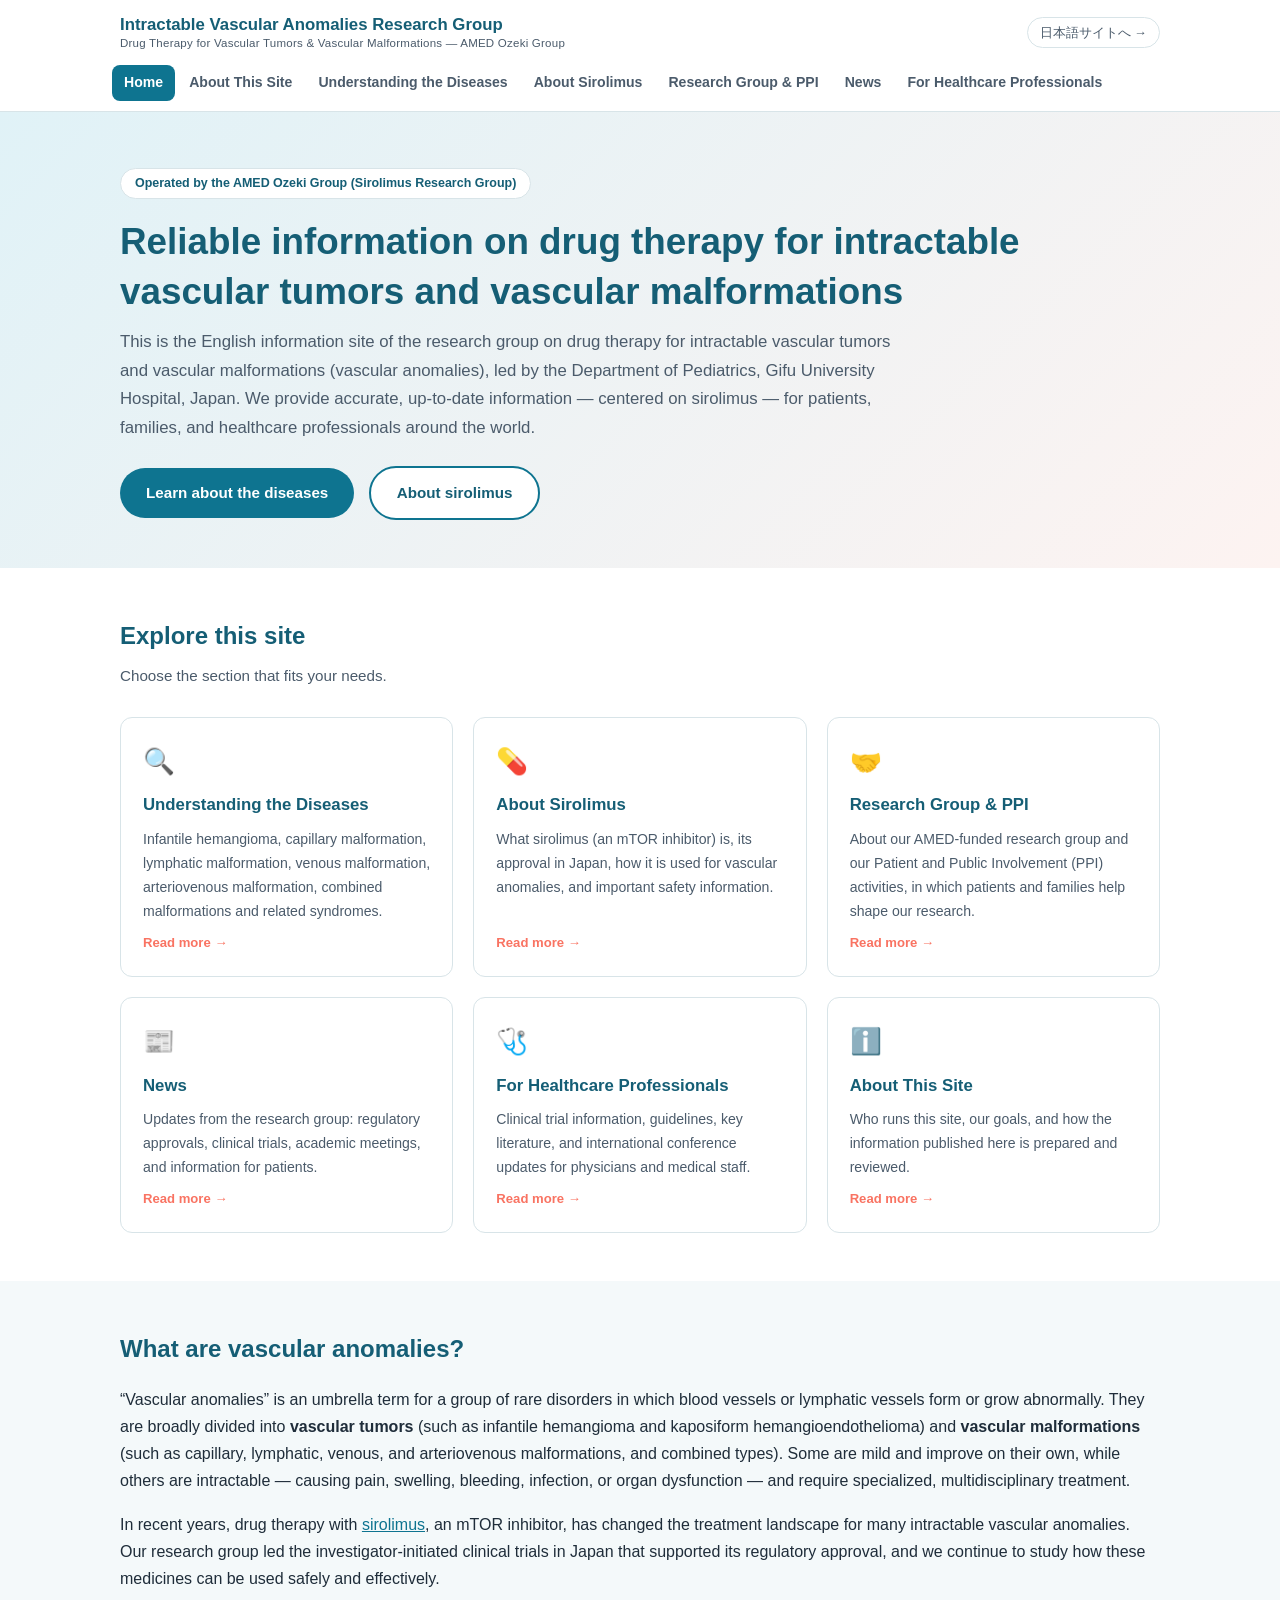
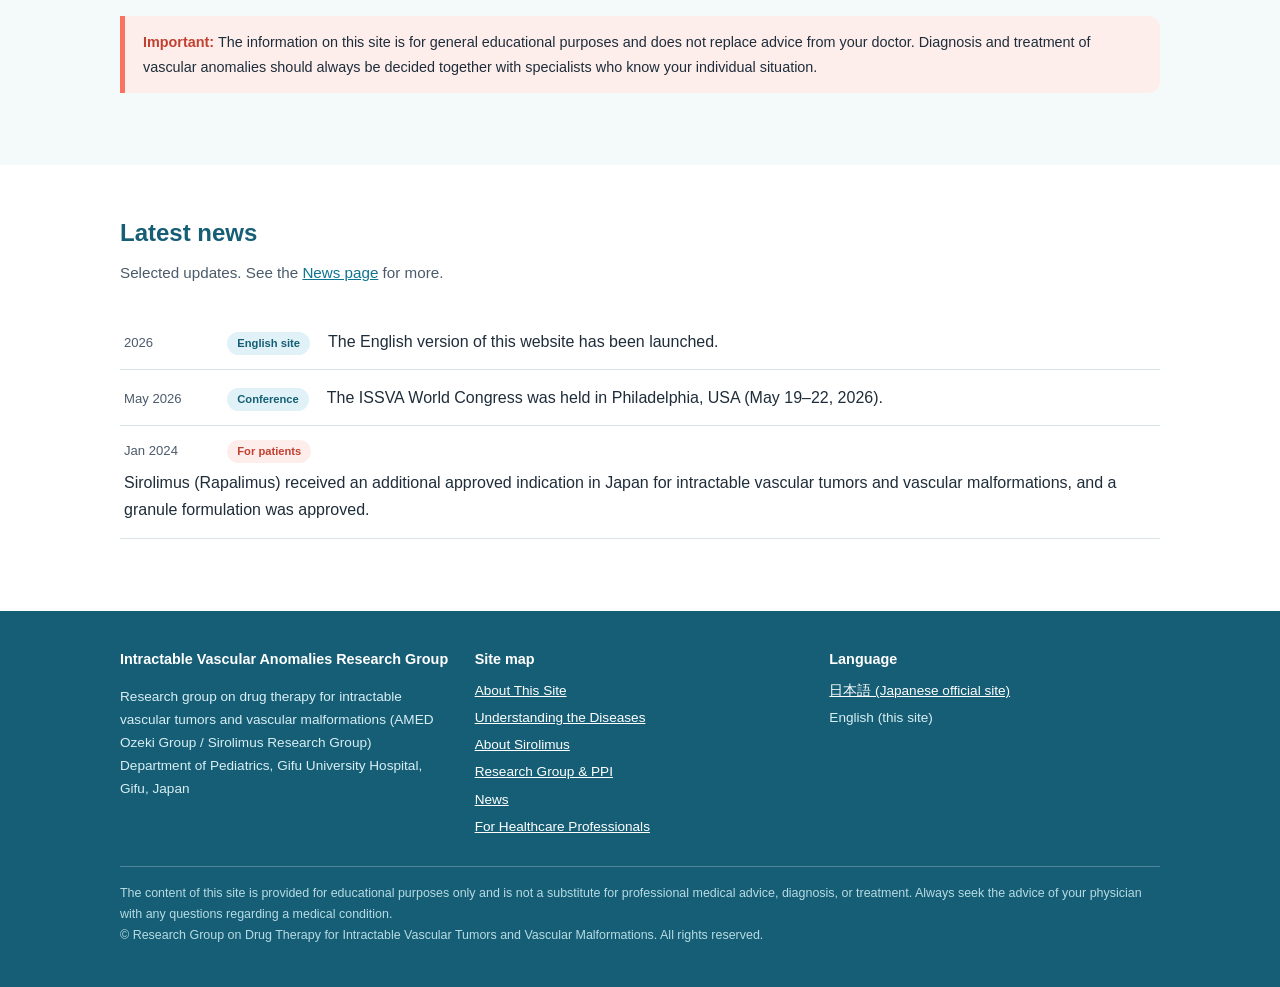
==== index.html @ 7cfb5ada "Add English version of the cure-vas.jp information site Build a static English-language site mirrori" ====
<!DOCTYPE html>
<html lang="en">
<head>
<meta charset="UTF-8">
<meta name="viewport" content="width=device-width, initial-scale=1.0">
<title>Intractable Vascular Anomalies — Drug Therapy Research Group (English) | cure-vas.jp</title>
<meta name="description" content="English information site of the AMED research group on drug therapy (sirolimus) for intractable vascular tumors and vascular malformations, led by the Department of Pediatrics, Gifu University (Ozeki group).">
<link rel="stylesheet" href="css/style.css">
</head>
<body>

<header class="site-header">
  <div class="header-inner">
    <a class="brand" href="./">
      <span class="brand-main">Intractable Vascular Anomalies Research Group</span>
      <span class="brand-sub">Drug Therapy for Vascular Tumors &amp; Vascular Malformations — AMED Ozeki Group</span>
    </a>
    <a class="lang-switch" href="https://cure-vas.jp/" lang="ja">日本語サイトへ →</a>
  </div>
  <nav class="site-nav" aria-label="Main navigation">
    <ul>
      <li><a href="./" aria-current="page">Home</a></li>
      <li><a href="about/">About This Site</a></li>
      <li><a href="diseases/">Understanding the Diseases</a></li>
      <li><a href="sirolimus/">About Sirolimus</a></li>
      <li><a href="research/">Research Group &amp; PPI</a></li>
      <li><a href="news/">News</a></li>
      <li><a href="professionals/">For Healthcare Professionals</a></li>
    </ul>
  </nav>
</header>

<main>
  <section class="hero">
    <div class="container">
      <span class="badge">Operated by the AMED Ozeki Group (Sirolimus Research Group)</span>
      <h1>Reliable information on drug therapy for intractable vascular tumors and vascular malformations</h1>
      <p class="lead">
        This is the English information site of the research group on drug therapy for intractable
        vascular tumors and vascular malformations (vascular anomalies), led by the Department of
        Pediatrics, Gifu University Hospital, Japan. We provide accurate, up-to-date information —
        centered on sirolimus — for patients, families, and healthcare professionals around the world.
      </p>
      <a class="btn" href="diseases/">Learn about the diseases</a>
      <a class="btn secondary" href="sirolimus/">About sirolimus</a>
    </div>
  </section>

  <section class="section">
    <div class="container">
      <h2>Explore this site</h2>
      <p class="section-sub">Choose the section that fits your needs.</p>
      <div class="card-grid">
        <a class="card" href="diseases/">
          <span class="card-icon">🔍</span>
          <h3>Understanding the Diseases</h3>
          <p>Infantile hemangioma, capillary malformation, lymphatic malformation, venous malformation, arteriovenous malformation, combined malformations and related syndromes.</p>
          <span class="card-more">Read more →</span>
        </a>
        <a class="card" href="sirolimus/">
          <span class="card-icon">💊</span>
          <h3>About Sirolimus</h3>
          <p>What sirolimus (an mTOR inhibitor) is, its approval in Japan, how it is used for vascular anomalies, and important safety information.</p>
          <span class="card-more">Read more →</span>
        </a>
        <a class="card" href="research/">
          <span class="card-icon">🤝</span>
          <h3>Research Group &amp; PPI</h3>
          <p>About our AMED-funded research group and our Patient and Public Involvement (PPI) activities, in which patients and families help shape our research.</p>
          <span class="card-more">Read more →</span>
        </a>
        <a class="card" href="news/">
          <span class="card-icon">📰</span>
          <h3>News</h3>
          <p>Updates from the research group: regulatory approvals, clinical trials, academic meetings, and information for patients.</p>
          <span class="card-more">Read more →</span>
        </a>
        <a class="card" href="professionals/">
          <span class="card-icon">🩺</span>
          <h3>For Healthcare Professionals</h3>
          <p>Clinical trial information, guidelines, key literature, and international conference updates for physicians and medical staff.</p>
          <span class="card-more">Read more →</span>
        </a>
        <a class="card" href="about/">
          <span class="card-icon">ℹ️</span>
          <h3>About This Site</h3>
          <p>Who runs this site, our goals, and how the information published here is prepared and reviewed.</p>
          <span class="card-more">Read more →</span>
        </a>
      </div>
    </div>
  </section>

  <section class="section alt">
    <div class="container">
      <h2>What are vascular anomalies?</h2>
      <p>
        “Vascular anomalies” is an umbrella term for a group of rare disorders in which blood
        vessels or lymphatic vessels form or grow abnormally. They are broadly divided into
        <strong>vascular tumors</strong> (such as infantile hemangioma and kaposiform
        hemangioendothelioma) and <strong>vascular malformations</strong> (such as capillary,
        lymphatic, venous, and arteriovenous malformations, and combined types). Some are mild and
        improve on their own, while others are intractable — causing pain, swelling, bleeding,
        infection, or organ dysfunction — and require specialized, multidisciplinary treatment.
      </p>
      <p>
        In recent years, drug therapy with <a href="sirolimus/">sirolimus</a>, an mTOR inhibitor,
        has changed the treatment landscape for many intractable vascular anomalies. Our research
        group led the investigator-initiated clinical trials in Japan that supported its regulatory
        approval, and we continue to study how these medicines can be used safely and effectively.
      </p>
      <div class="note">
        <strong>Important:</strong> The information on this site is for general educational
        purposes and does not replace advice from your doctor. Diagnosis and treatment of vascular
        anomalies should always be decided together with specialists who know your individual situation.
      </div>
    </div>
  </section>

  <section class="section">
    <div class="container">
      <h2>Latest news</h2>
      <p class="section-sub">Selected updates. See the <a href="news/">News page</a> for more.</p>
      <ul class="news-list">
        <li>
          <time datetime="2026-07">2026</time>
          <span class="tag">English site</span>
          <span>The English version of this website has been launched.</span>
        </li>
        <li>
          <time datetime="2026-05">May 2026</time>
          <span class="tag">Conference</span>
          <span>The ISSVA World Congress was held in Philadelphia, USA (May 19–22, 2026).</span>
        </li>
        <li>
          <time datetime="2024-01">Jan 2024</time>
          <span class="tag patients">For patients</span>
          <span>Sirolimus (Rapalimus) received an additional approved indication in Japan for intractable vascular tumors and vascular malformations, and a granule formulation was approved.</span>
        </li>
      </ul>
    </div>
  </section>
</main>

<footer class="site-footer">
  <div class="container">
    <div class="footer-cols">
      <div>
        <h4>Intractable Vascular Anomalies Research Group</h4>
        <p>
          Research group on drug therapy for intractable vascular tumors and vascular malformations
          (AMED Ozeki Group / Sirolimus Research Group)<br>
          Department of Pediatrics, Gifu University Hospital, Gifu, Japan
        </p>
      </div>
      <div>
        <h4>Site map</h4>
        <ul>
          <li><a href="about/">About This Site</a></li>
          <li><a href="diseases/">Understanding the Diseases</a></li>
          <li><a href="sirolimus/">About Sirolimus</a></li>
          <li><a href="research/">Research Group &amp; PPI</a></li>
          <li><a href="news/">News</a></li>
          <li><a href="professionals/">For Healthcare Professionals</a></li>
        </ul>
      </div>
      <div>
        <h4>Language</h4>
        <ul>
          <li><a href="https://cure-vas.jp/" lang="ja">日本語 (Japanese official site)</a></li>
          <li>English (this site)</li>
        </ul>
      </div>
    </div>
    <p class="footer-disclaimer">
      The content of this site is provided for educational purposes only and is not a substitute
      for professional medical advice, diagnosis, or treatment. Always seek the advice of your
      physician with any questions regarding a medical condition.<br>
      © Research Group on Drug Therapy for Intractable Vascular Tumors and Vascular Malformations. All rights reserved.
    </p>
  </div>
</footer>

</body>
</html>
---- css/style.css ----
/* ==========================================================================
   Intractable Vascular Anomalies Research Group — English site
   ========================================================================== */

:root {
  --c-primary: #0e7490;        /* deep teal */
  --c-primary-dark: #155e75;
  --c-primary-light: #e0f2f7;
  --c-accent: #f97362;         /* warm coral */
  --c-accent-soft: #fdeeec;
  --c-ink: #1f2d3a;
  --c-ink-soft: #4b5b6b;
  --c-bg: #ffffff;
  --c-bg-alt: #f4f9fa;
  --c-border: #d8e4e8;
  --radius: 12px;
  --maxw: 1080px;
  --font: -apple-system, BlinkMacSystemFont, "Segoe UI", Roboto, "Helvetica Neue",
          Arial, "Hiragino Kaku Gothic ProN", "Noto Sans JP", sans-serif;
}

* { box-sizing: border-box; }

html { scroll-behavior: smooth; }

body {
  margin: 0;
  font-family: var(--font);
  color: var(--c-ink);
  background: var(--c-bg);
  line-height: 1.7;
  font-size: 16px;
}

img { max-width: 100%; height: auto; }

a { color: var(--c-primary); }
a:hover { color: var(--c-primary-dark); }

.container {
  max-width: var(--maxw);
  margin: 0 auto;
  padding: 0 20px;
}

/* --- Header ----------------------------------------------------------- */

.site-header {
  border-bottom: 1px solid var(--c-border);
  background: var(--c-bg);
  position: sticky;
  top: 0;
  z-index: 50;
}

.header-inner {
  display: flex;
  flex-wrap: wrap;
  align-items: center;
  justify-content: space-between;
  gap: 8px 24px;
  padding: 14px 20px;
  max-width: var(--maxw);
  margin: 0 auto;
}

.brand {
  text-decoration: none;
  color: var(--c-ink);
  display: flex;
  flex-direction: column;
  line-height: 1.3;
}

.brand .brand-main {
  font-weight: 700;
  font-size: 1.05rem;
  color: var(--c-primary-dark);
}

.brand .brand-sub {
  font-size: 0.72rem;
  color: var(--c-ink-soft);
  letter-spacing: 0.02em;
}

.lang-switch {
  font-size: 0.8rem;
  border: 1px solid var(--c-border);
  border-radius: 999px;
  padding: 4px 12px;
  text-decoration: none;
  white-space: nowrap;
  color: var(--c-ink-soft);
}
.lang-switch:hover { background: var(--c-bg-alt); }

.site-nav {
  width: 100%;
}

.site-nav ul {
  list-style: none;
  display: flex;
  flex-wrap: wrap;
  gap: 2px;
  margin: 0;
  padding: 0 12px 10px;
  max-width: var(--maxw);
  margin: 0 auto;
}

.site-nav a {
  display: block;
  padding: 6px 12px;
  border-radius: 8px;
  text-decoration: none;
  font-size: 0.88rem;
  font-weight: 600;
  color: var(--c-ink-soft);
}

.site-nav a:hover { background: var(--c-primary-light); color: var(--c-primary-dark); }
.site-nav a[aria-current="page"] { background: var(--c-primary); color: #fff; }

/* --- Hero -------------------------------------------------------------- */

.hero {
  background: linear-gradient(135deg, var(--c-primary-light) 0%, #fdf3f1 100%);
  padding: 56px 0 48px;
}

.hero h1 {
  margin: 0 0 12px;
  font-size: clamp(1.5rem, 3.6vw, 2.3rem);
  line-height: 1.35;
  color: var(--c-primary-dark);
}

.hero p.lead {
  max-width: 46em;
  margin: 0 0 24px;
  font-size: 1.05rem;
  color: var(--c-ink-soft);
}

.hero .badge {
  display: inline-block;
  background: #fff;
  border: 1px solid var(--c-border);
  border-radius: 999px;
  padding: 4px 14px;
  font-size: 0.78rem;
  font-weight: 600;
  color: var(--c-primary-dark);
  margin-bottom: 18px;
}

.btn {
  display: inline-block;
  background: var(--c-primary);
  color: #fff;
  text-decoration: none;
  font-weight: 700;
  padding: 12px 26px;
  border-radius: 999px;
  font-size: 0.95rem;
}
.btn:hover { background: var(--c-primary-dark); color: #fff; }

.btn.secondary {
  background: #fff;
  color: var(--c-primary-dark);
  border: 2px solid var(--c-primary);
}
.btn.secondary:hover { background: var(--c-primary-light); }

.hero .btn + .btn { margin-left: 10px; }

/* --- Sections & cards --------------------------------------------------- */

.section { padding: 48px 0; }
.section.alt { background: var(--c-bg-alt); }

.section h2 {
  font-size: 1.5rem;
  color: var(--c-primary-dark);
  margin: 0 0 6px;
}

.section .section-sub {
  color: var(--c-ink-soft);
  margin: 0 0 28px;
  font-size: 0.95rem;
}

.card-grid {
  display: grid;
  grid-template-columns: repeat(auto-fit, minmax(250px, 1fr));
  gap: 20px;
}

.card {
  background: #fff;
  border: 1px solid var(--c-border);
  border-radius: var(--radius);
  padding: 22px;
  text-decoration: none;
  color: var(--c-ink);
  display: flex;
  flex-direction: column;
  gap: 8px;
  transition: box-shadow 0.15s ease, transform 0.15s ease;
}

a.card:hover {
  box-shadow: 0 6px 18px rgba(14, 116, 144, 0.12);
  transform: translateY(-2px);
  color: var(--c-ink);
}

.card .card-icon { font-size: 1.6rem; }

.card h3 {
  margin: 0;
  font-size: 1.05rem;
  color: var(--c-primary-dark);
}

.card p { margin: 0; font-size: 0.88rem; color: var(--c-ink-soft); }

.card .card-more {
  margin-top: auto;
  font-size: 0.82rem;
  font-weight: 700;
  color: var(--c-accent);
}

/* --- Article / inner pages ---------------------------------------------- */

.page-title {
  background: var(--c-primary-light);
  padding: 36px 0;
}
.page-title h1 {
  margin: 0;
  font-size: clamp(1.4rem, 3vw, 1.9rem);
  color: var(--c-primary-dark);
}
.page-title .breadcrumb {
  font-size: 0.8rem;
  color: var(--c-ink-soft);
  margin-bottom: 6px;
}
.page-title .breadcrumb a { color: var(--c-ink-soft); }

.article {
  padding: 40px 0 56px;
}

.article h2 {
  color: var(--c-primary-dark);
  font-size: 1.35rem;
  margin: 44px 0 12px;
  padding-left: 14px;
  border-left: 5px solid var(--c-primary);
}
.article h2:first-child { margin-top: 0; }

.article h3 {
  color: var(--c-primary-dark);
  font-size: 1.1rem;
  margin: 30px 0 8px;
}

.article p, .article li { color: var(--c-ink); }
.article ul, .article ol { padding-left: 1.4em; }

.article .toc {
  background: var(--c-bg-alt);
  border: 1px solid var(--c-border);
  border-radius: var(--radius);
  padding: 18px 22px;
  margin-bottom: 32px;
}
.article .toc strong { color: var(--c-primary-dark); }
.article .toc ul { margin: 8px 0 0; }
.article .toc li { margin: 4px 0; font-size: 0.92rem; }

.note {
  background: var(--c-accent-soft);
  border-left: 5px solid var(--c-accent);
  border-radius: 0 var(--radius) var(--radius) 0;
  padding: 14px 18px;
  margin: 24px 0;
  font-size: 0.9rem;
}

.note strong { color: #c2402f; }

.info-box {
  background: var(--c-primary-light);
  border-radius: var(--radius);
  padding: 18px 22px;
  margin: 24px 0;
  font-size: 0.92rem;
}

table.simple {
  width: 100%;
  border-collapse: collapse;
  font-size: 0.9rem;
  margin: 16px 0;
}
table.simple th, table.simple td {
  border: 1px solid var(--c-border);
  padding: 10px 12px;
  text-align: left;
  vertical-align: top;
}
table.simple th { background: var(--c-bg-alt); color: var(--c-primary-dark); }

.table-wrap { overflow-x: auto; }

/* --- News list ----------------------------------------------------------- */

.news-list { list-style: none; margin: 0; padding: 0; }

.news-list li {
  display: flex;
  flex-wrap: wrap;
  gap: 6px 18px;
  padding: 14px 4px;
  border-bottom: 1px solid var(--c-border);
  align-items: baseline;
}

.news-list time {
  font-size: 0.82rem;
  color: var(--c-ink-soft);
  min-width: 6.5em;
}

.news-list .tag {
  font-size: 0.7rem;
  font-weight: 700;
  border-radius: 999px;
  padding: 2px 10px;
  background: var(--c-primary-light);
  color: var(--c-primary-dark);
  white-space: nowrap;
}

.news-list .tag.patients { background: var(--c-accent-soft); color: #c2402f; }

/* --- Footer --------------------------------------------------------------- */

.site-footer {
  background: var(--c-primary-dark);
  color: #d8eef4;
  padding: 36px 0 28px;
  margin-top: 24px;
  font-size: 0.85rem;
}

.site-footer a { color: #ffffff; }

.footer-cols {
  display: grid;
  grid-template-columns: repeat(auto-fit, minmax(220px, 1fr));
  gap: 24px;
  margin-bottom: 24px;
}

.site-footer h4 { margin: 0 0 8px; font-size: 0.9rem; color: #fff; }
.site-footer ul { list-style: none; margin: 0; padding: 0; }
.site-footer li { margin: 4px 0; }

.footer-disclaimer {
  border-top: 1px solid rgba(255, 255, 255, 0.25);
  padding-top: 16px;
  font-size: 0.78rem;
  color: #b7dbe4;
}

@media (max-width: 640px) {
  .site-nav a { font-size: 0.82rem; padding: 5px 9px; }
  .hero { padding: 40px 0 36px; }
  .hero .btn + .btn { margin-left: 0; margin-top: 10px; }
}
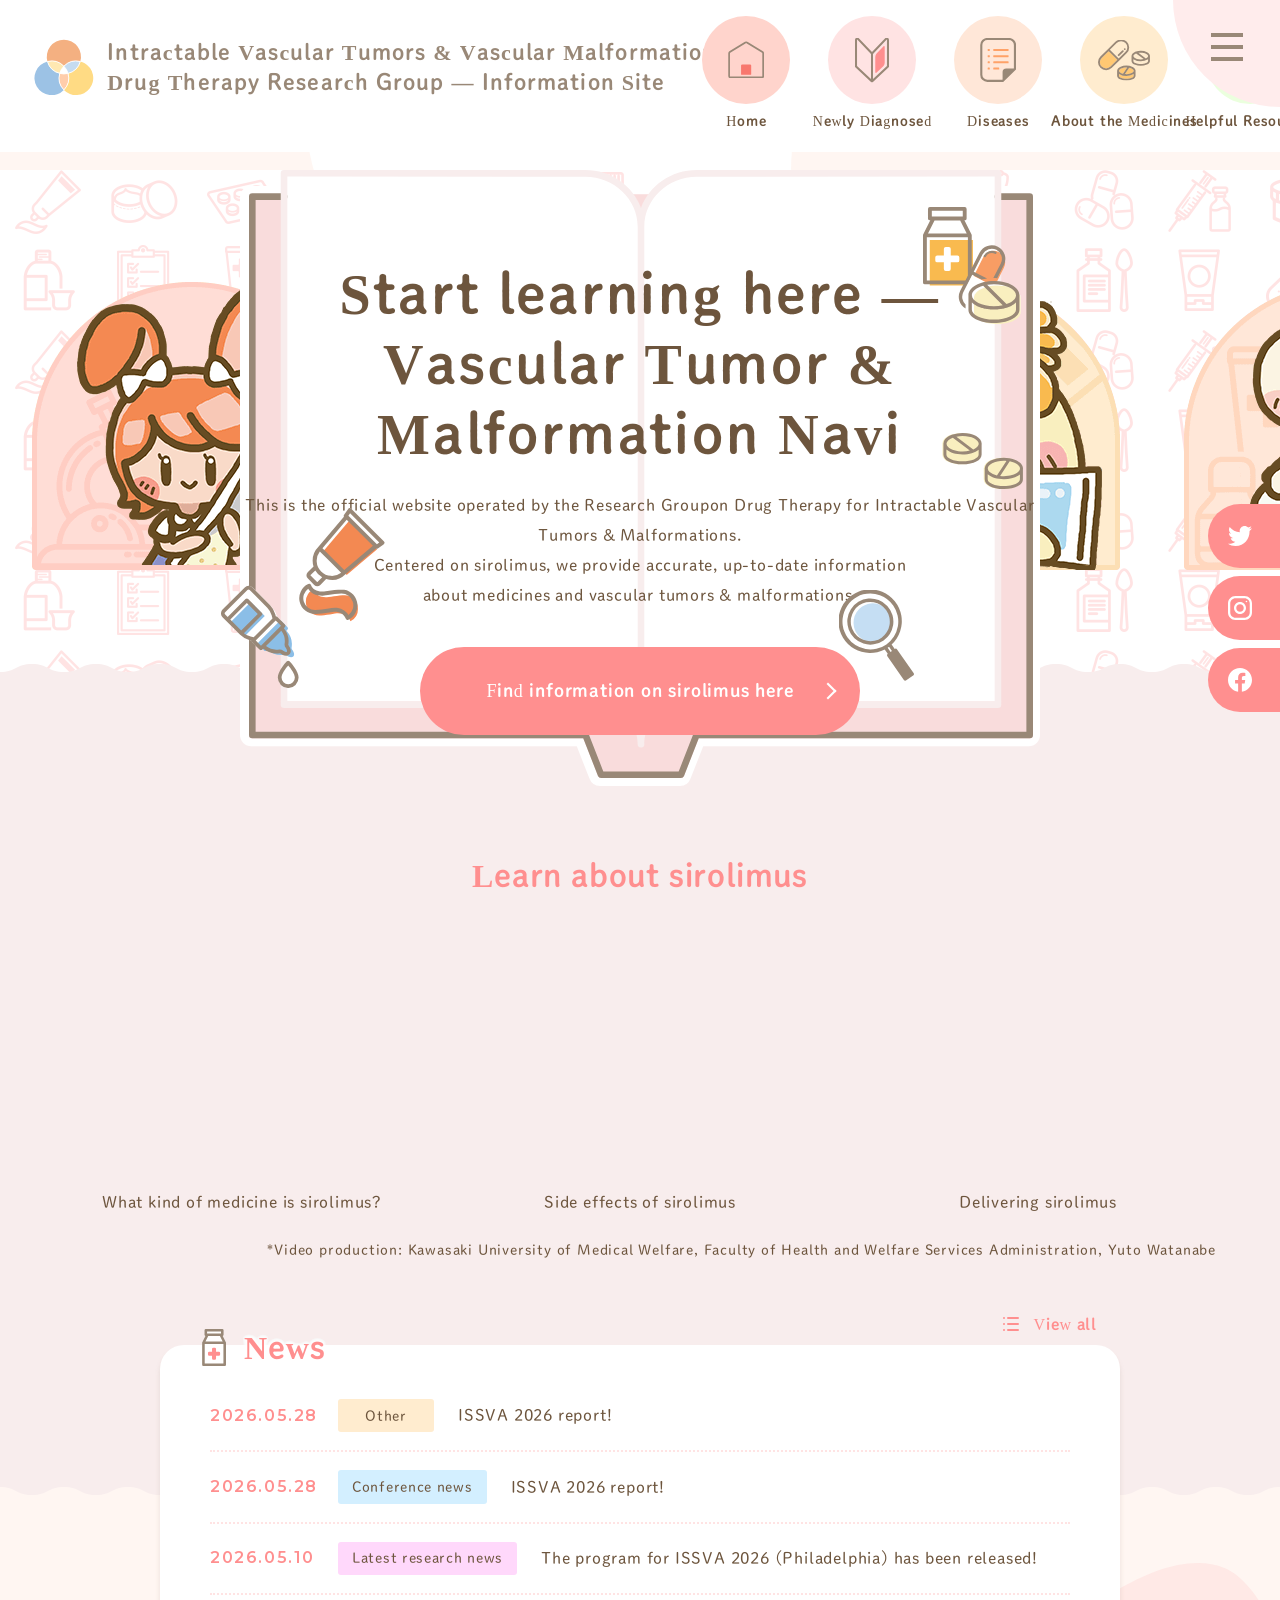
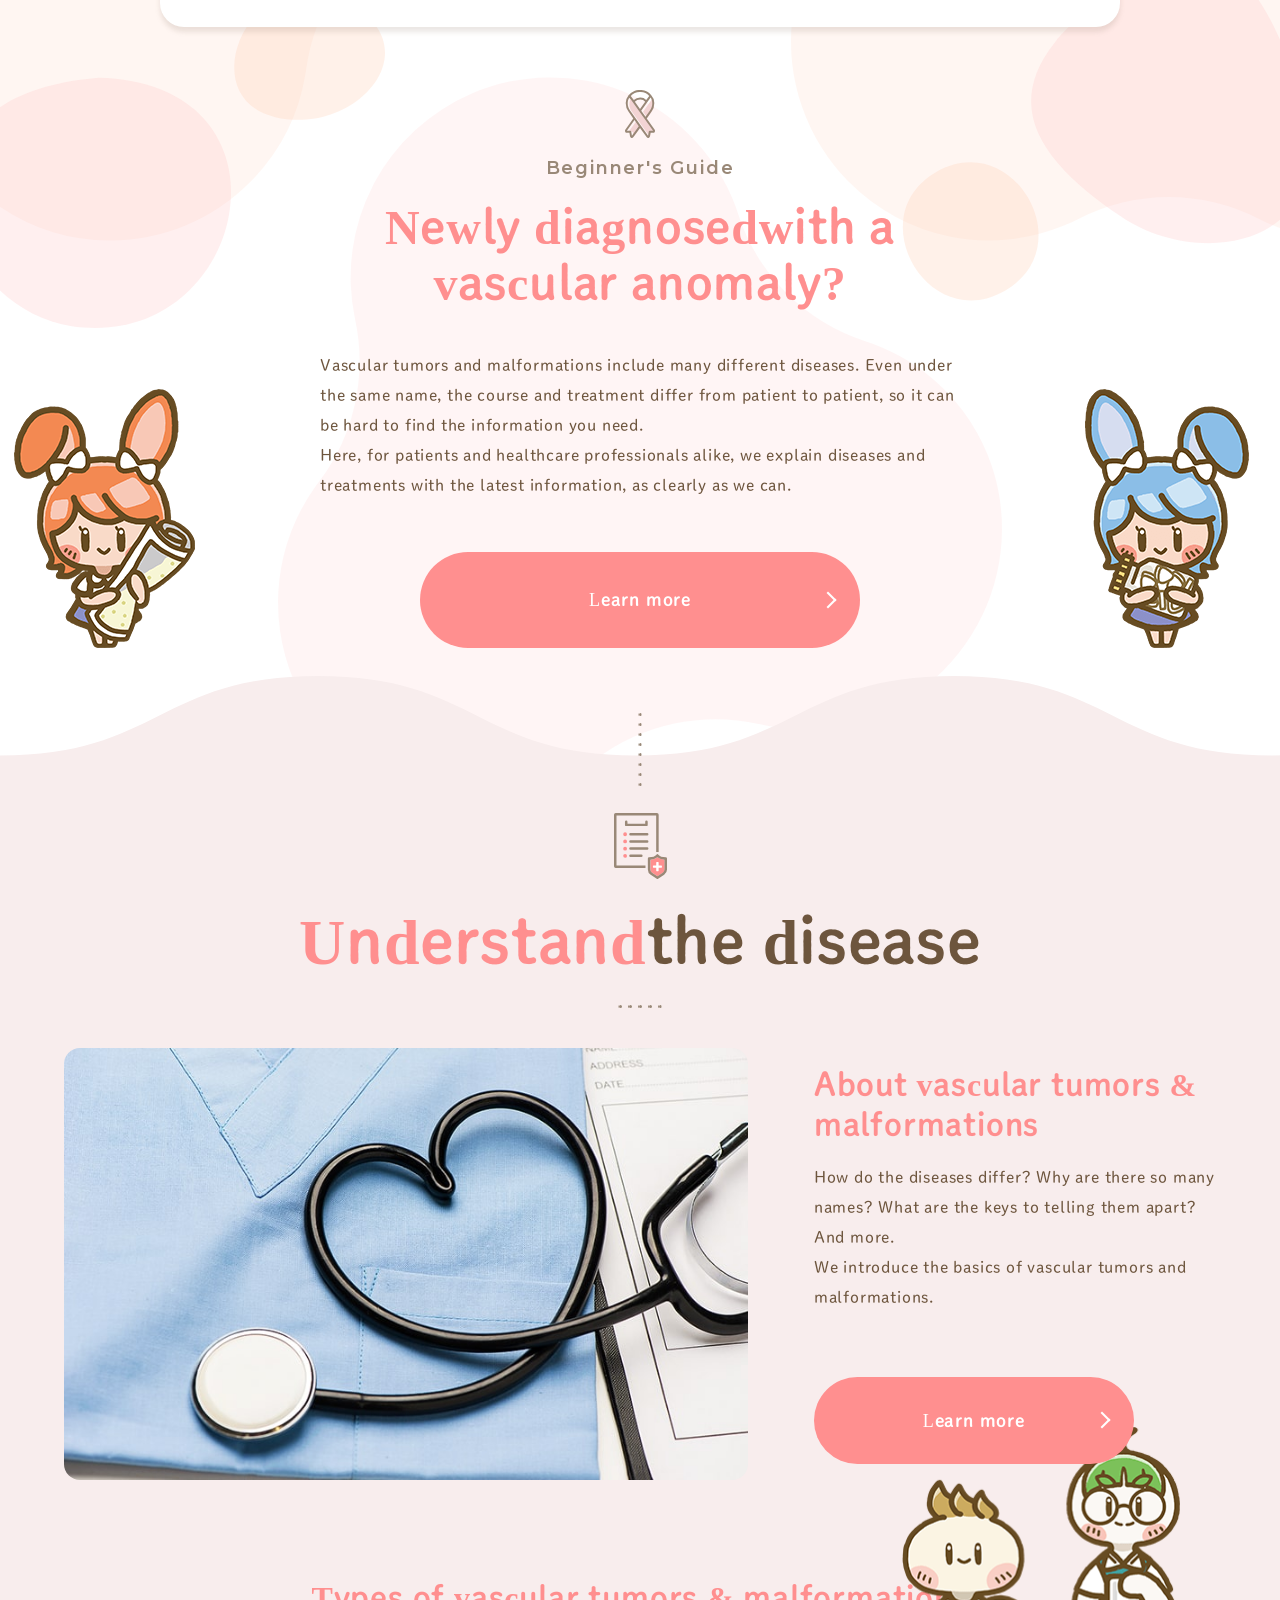
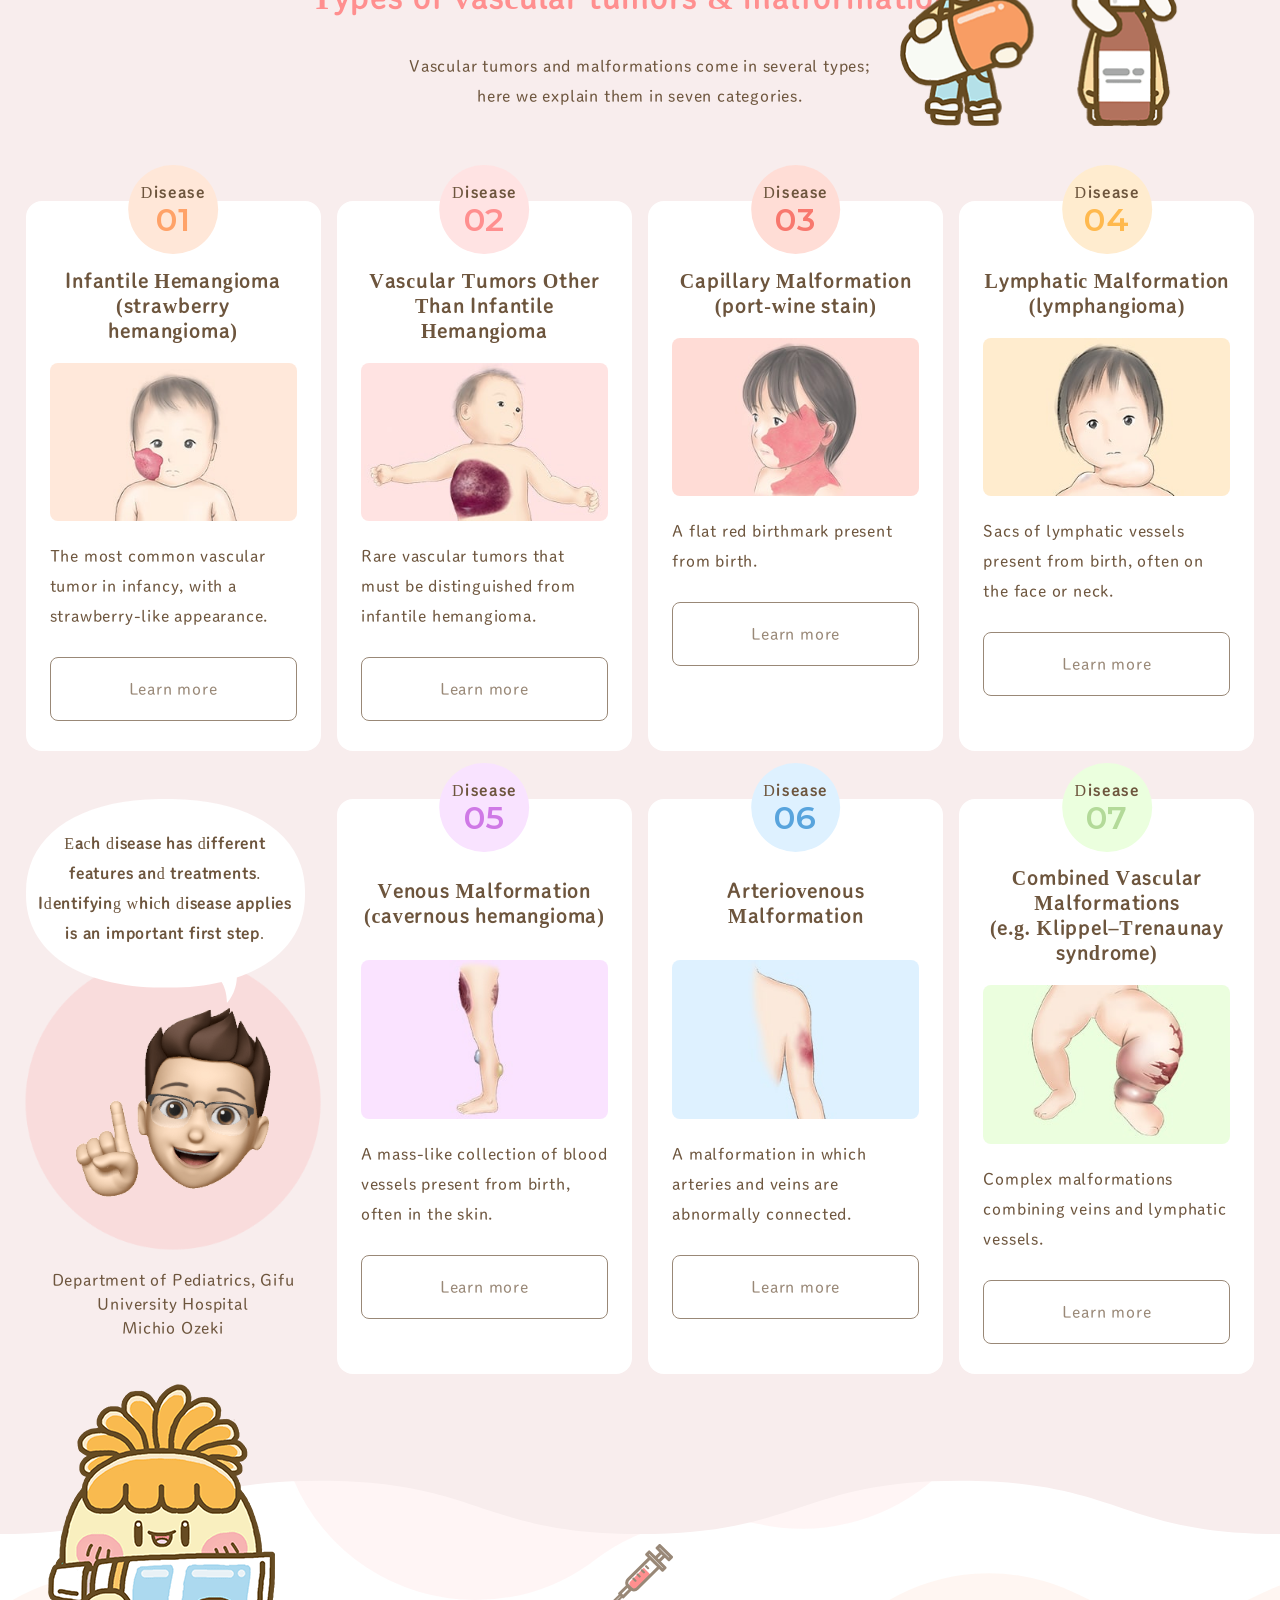
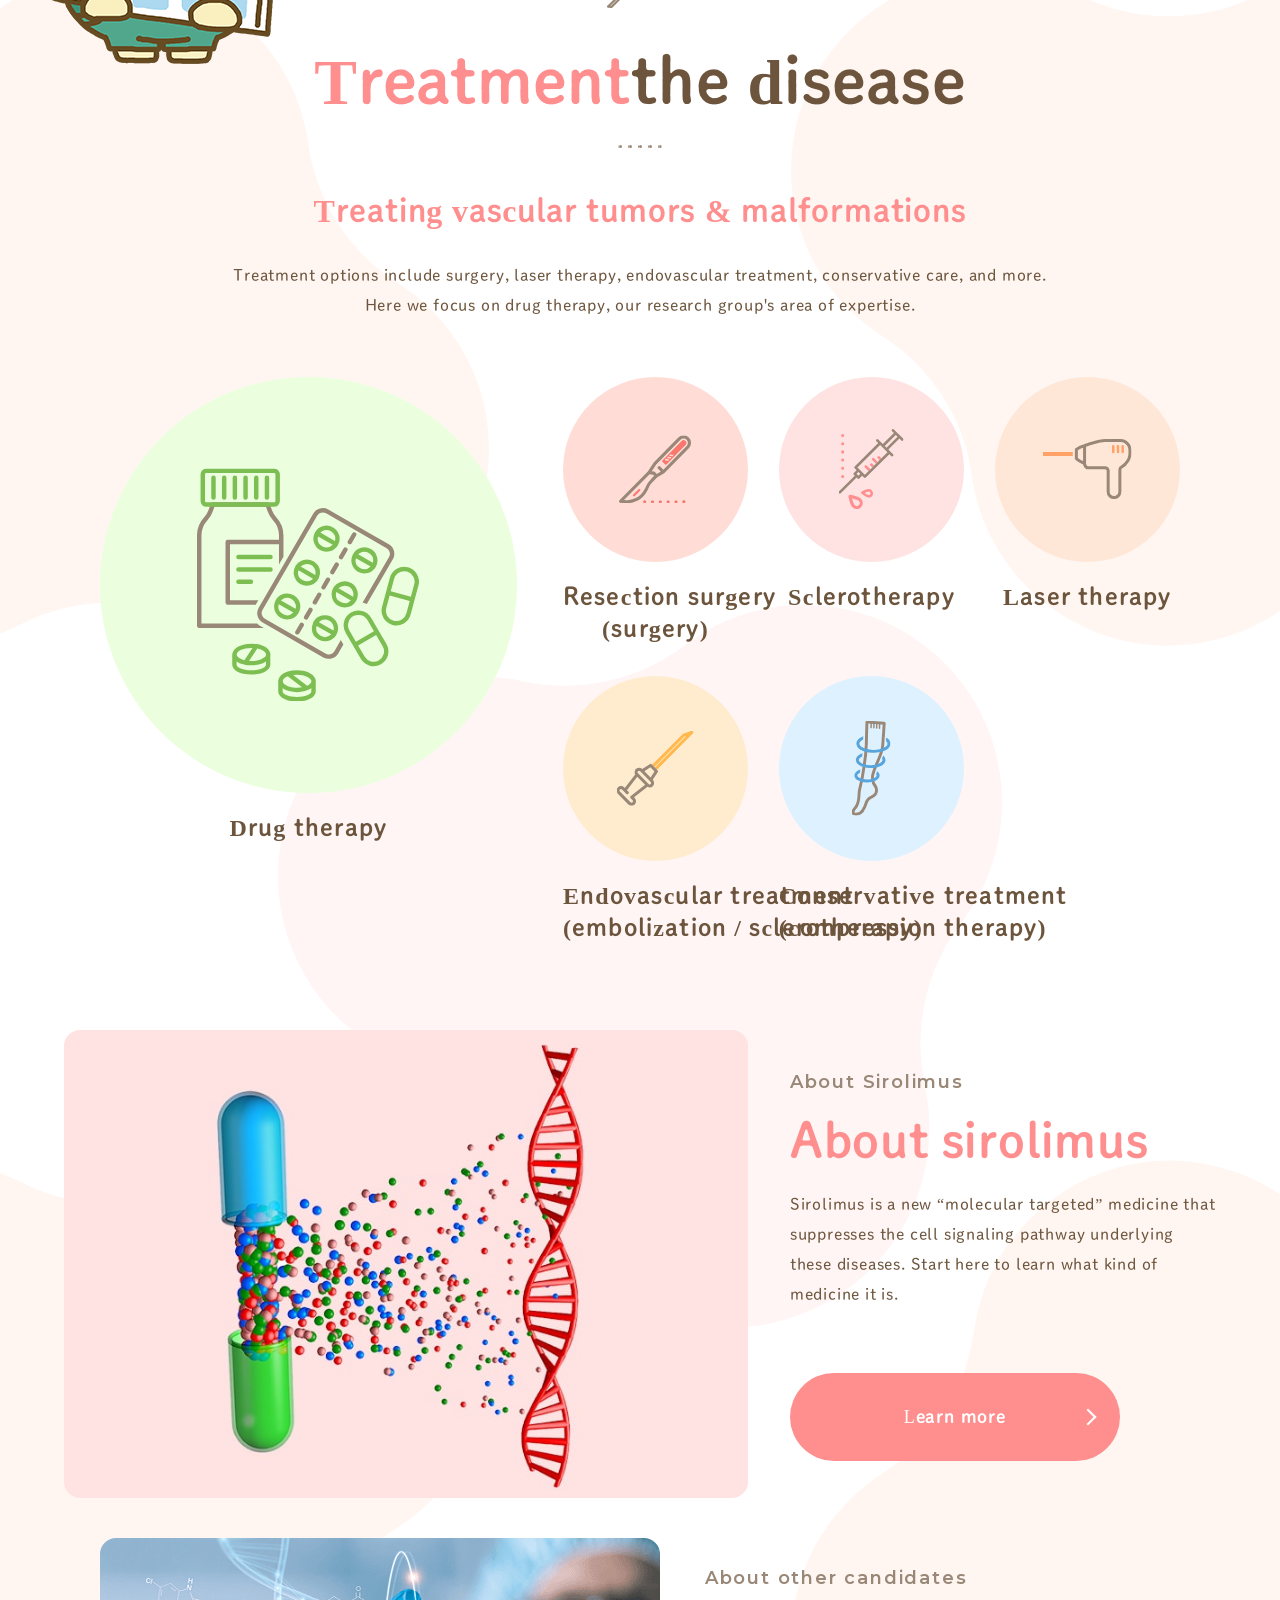
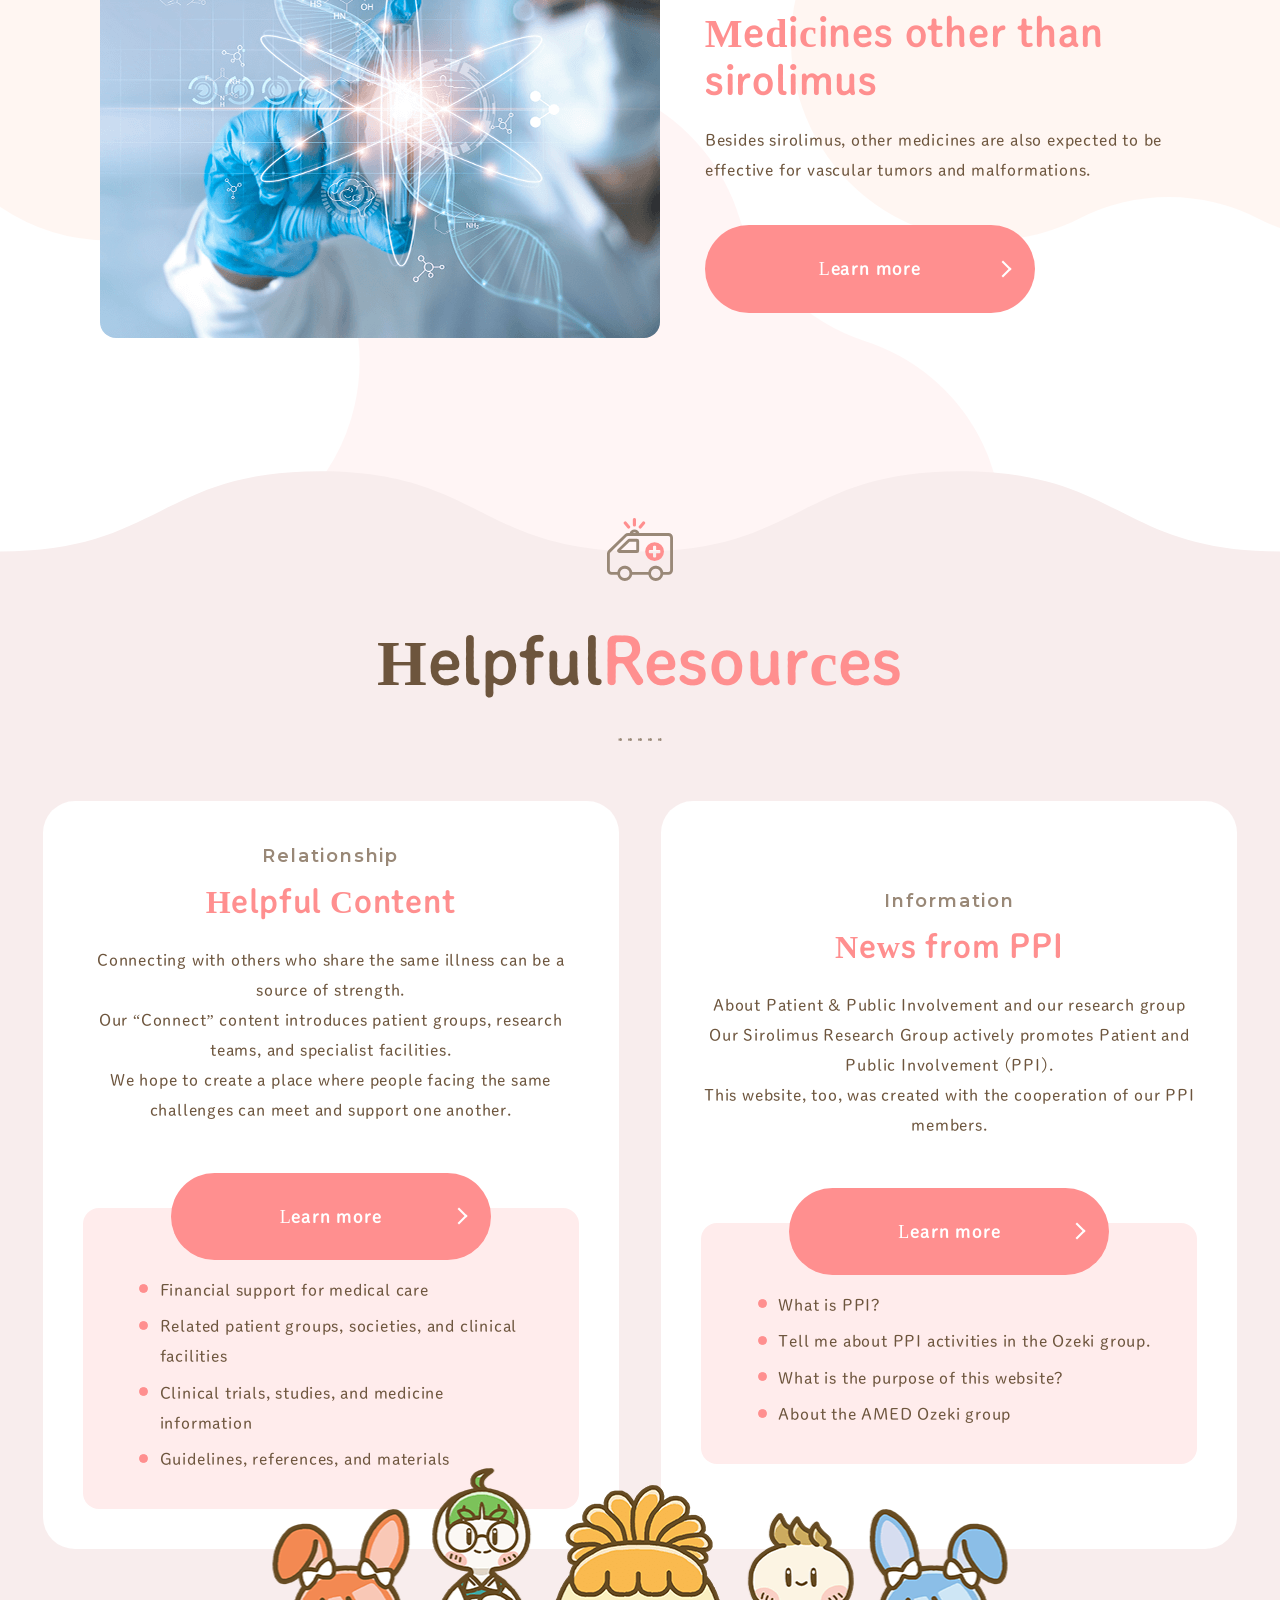
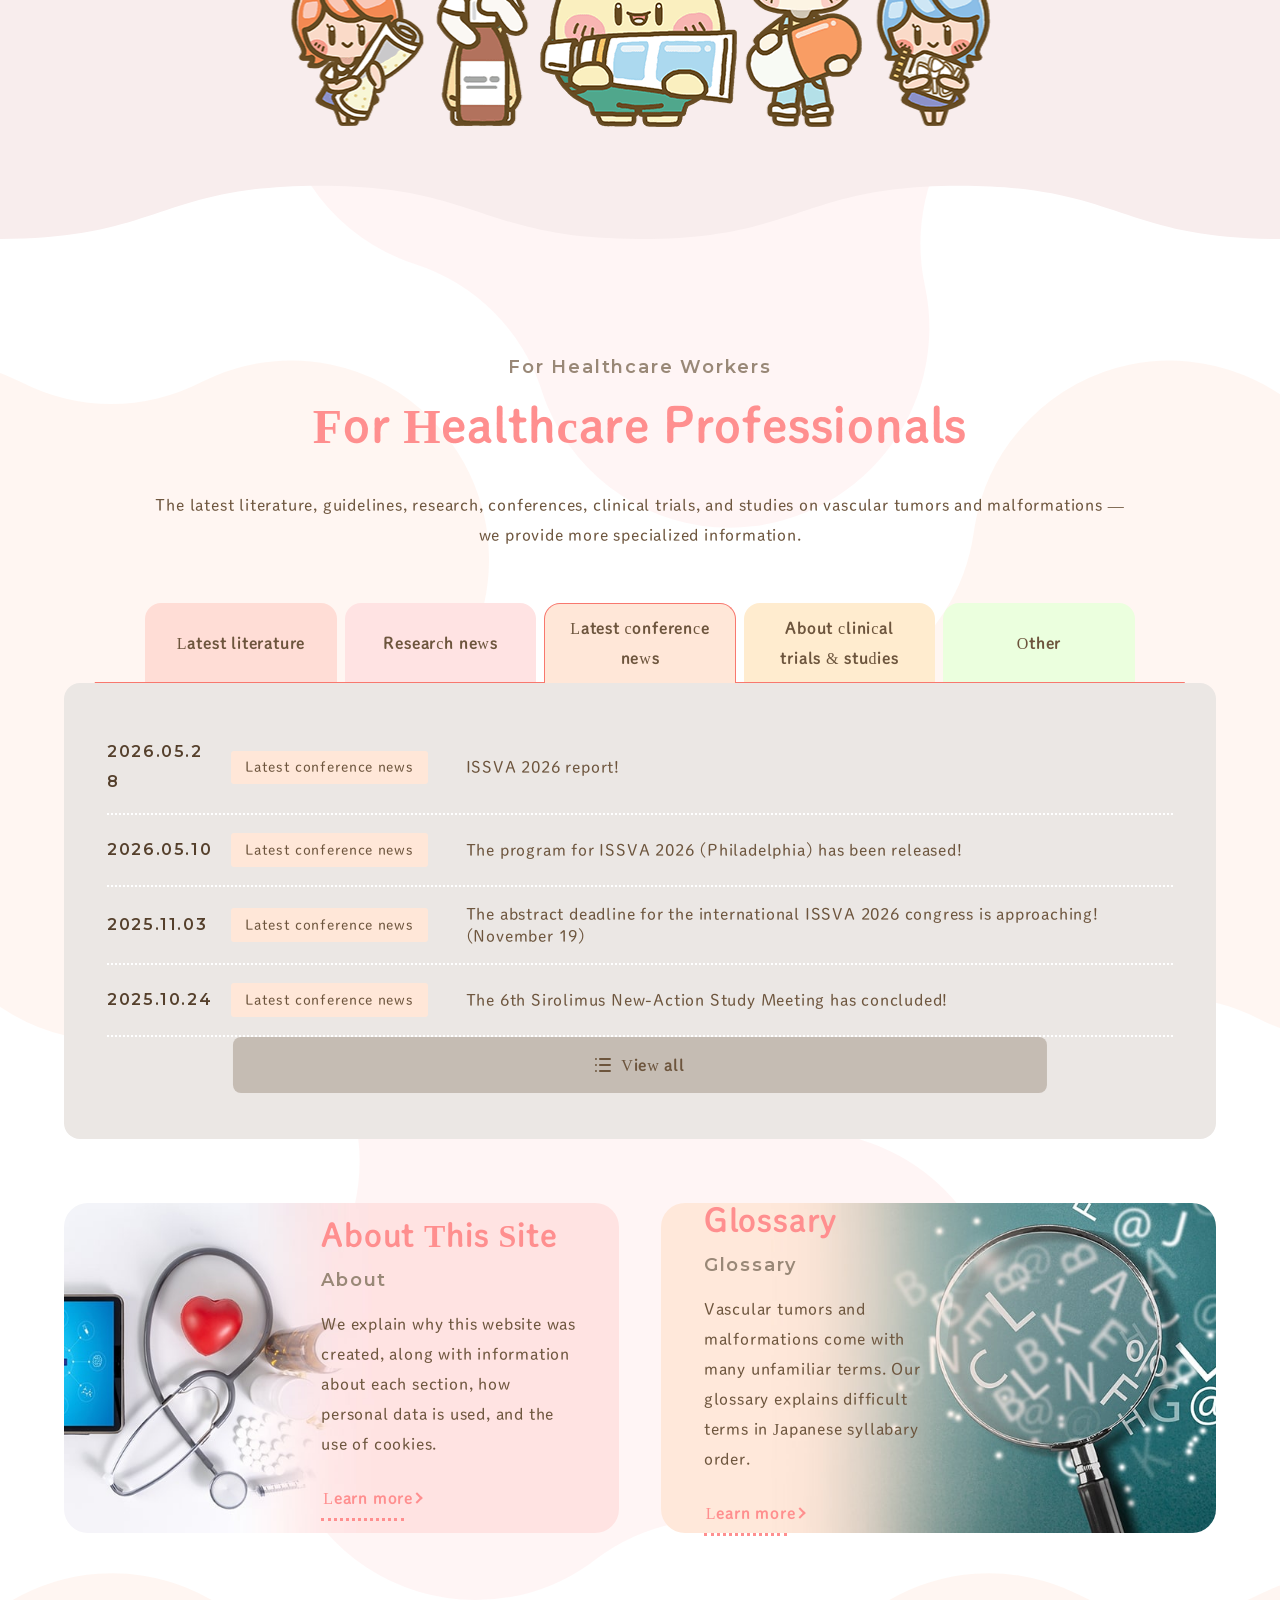
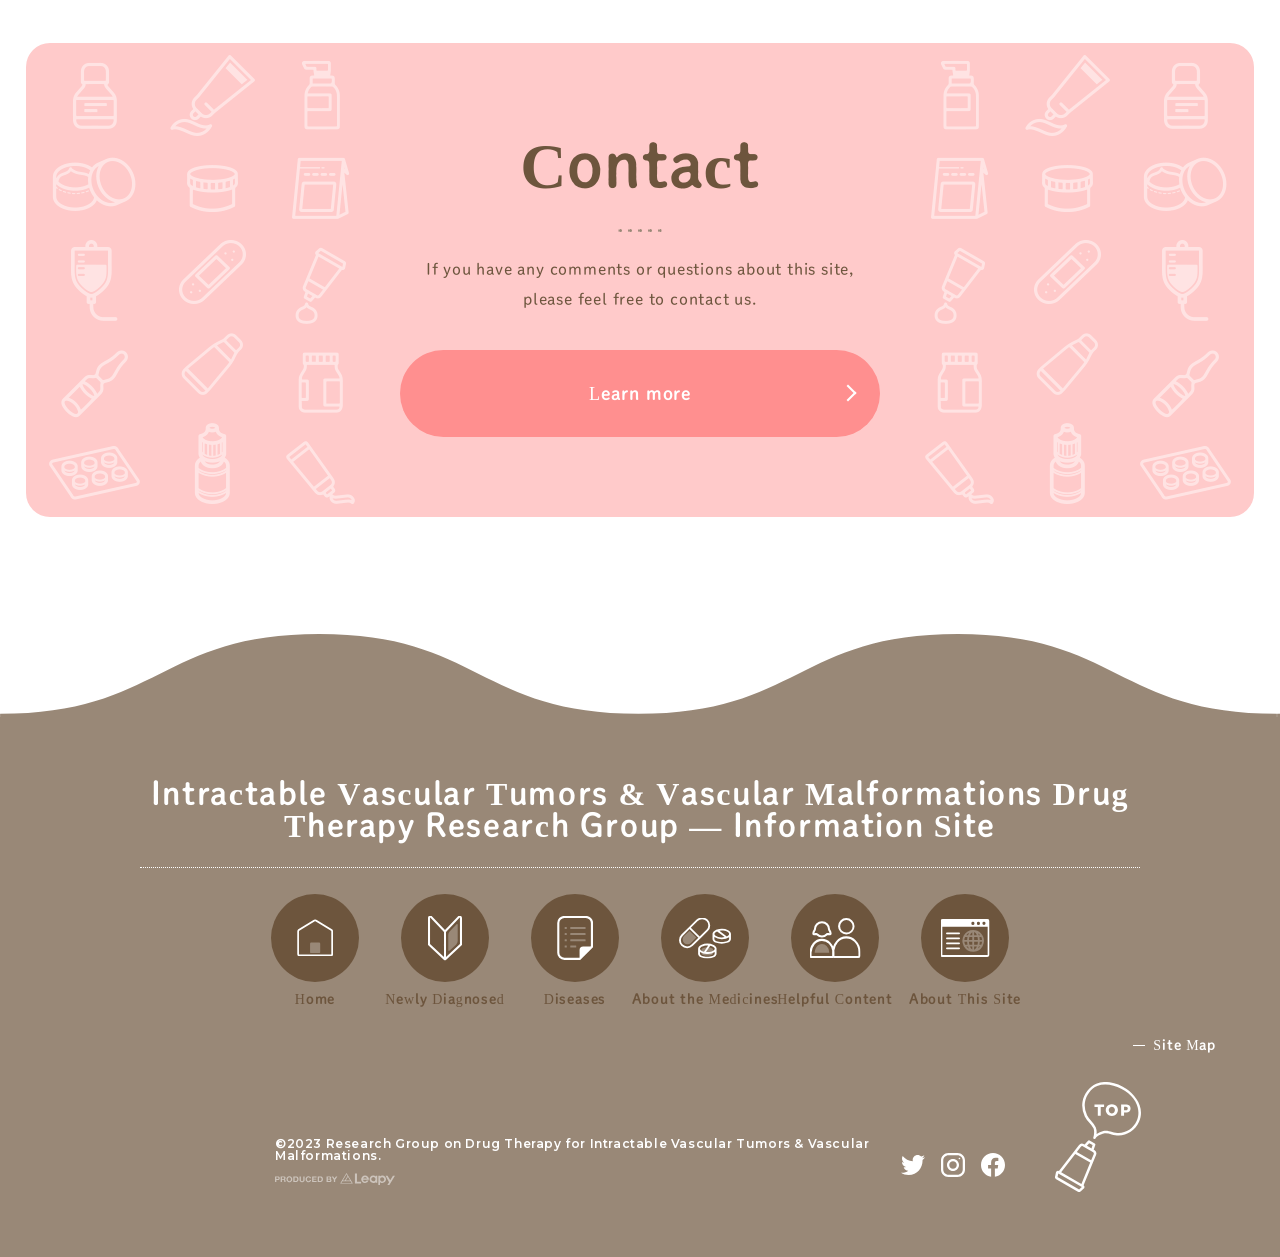
==== commit 48b23ee5: "Replace scratch English build with faithful translated mirror of cure-vas.jp Render each original Ja" ====
--- a/index.html
+++ b/index.html
@@ -1,185 +1,687 @@
 <!DOCTYPE html>
-<html lang="en">
-<head>
-<meta charset="UTF-8">
-<meta name="viewport" content="width=device-width, initial-scale=1.0">
-<title>Intractable Vascular Anomalies — Drug Therapy Research Group (English) | cure-vas.jp</title>
-<meta name="description" content="English information site of the AMED research group on drug therapy (sirolimus) for intractable vascular tumors and vascular malformations, led by the Department of Pediatrics, Gifu University (Ozeki group).">
-<link rel="stylesheet" href="css/style.css">
-</head>
-<body>
-
-<header class="site-header">
-  <div class="header-inner">
-    <a class="brand" href="./">
-      <span class="brand-main">Intractable Vascular Anomalies Research Group</span>
-      <span class="brand-sub">Drug Therapy for Vascular Tumors &amp; Vascular Malformations — AMED Ozeki Group</span>
-    </a>
-    <a class="lang-switch" href="https://cure-vas.jp/" lang="ja">日本語サイトへ →</a>
-  </div>
-  <nav class="site-nav" aria-label="Main navigation">
-    <ul>
-      <li><a href="./" aria-current="page">Home</a></li>
-      <li><a href="about/">About This Site</a></li>
-      <li><a href="diseases/">Understanding the Diseases</a></li>
-      <li><a href="sirolimus/">About Sirolimus</a></li>
-      <li><a href="research/">Research Group &amp; PPI</a></li>
-      <li><a href="news/">News</a></li>
-      <li><a href="professionals/">For Healthcare Professionals</a></li>
-    </ul>
-  </nav>
+ <html class="no-js webkit chrome mac js" lang="en" style=""><!--
+ Page saved with SingleFile 
+ url: https://cure-vas.jp/ 
+ saved date: Fri Jul 03 2026 23:39:35 GMT+0900 (日本標準時)
+--><meta charset="utf-8"/>
+<meta content="IE=edge" http-equiv="X-UA-Compatible"/>
+<meta content="width=1200,maximum-scale=2.0,user-scalable=1" name="viewport"/>
+<meta content="telephone=no" name="format-detection"/>
+<title>Information Site of the Research Group on Drug Therapy for Intractable Vascular Tumors and Vascular Malformations | Operated by the AMED Ozeki Group</title>
+<meta content="index, follow, max-image-preview:large, max-snippet:-1, max-video-preview:-1" name="robots"/>
+<meta content="A specialist information site on vascular tumors and malformations, supervised by our research group. It offers a wealth of information that only specialists can provide — the types of hemangiomas, birthmarks, and lymphangiomas, and the latest drug therapies including sirolimus — helping you gain accurate knowledge about these diseases." name="description"/>
+<link href="/" rel="canonical"/>
+<meta content="ja_JP" property="og:locale"/>
+<meta content="website" property="og:type"/>
+<meta content="Department of Pediatrics, Gifu University Hospital" property="og:title"/>
+<meta content="A specialist information site on vascular tumors and malformations, supervised by our research group. It offers a wealth of information that only specialists can provide — the types of hemangiomas, birthmarks, and lymphangiomas, and the latest drug therapies including sirolimus — helping you gain accurate knowledge about these diseases." property="og:description"/>
+<meta content="https://cure-vas.jp/" property="og:url"/>
+<meta content="Department of Pediatrics, Gifu University Hospital" property="og:site_name"/>
+<meta content="https://www.facebook.com/srlcva/" property="article:publisher"/>
+<meta content="2023-07-23T08:12:27+00:00" property="article:modified_time"/>
+<meta content="https://cure-vas.jp/wp/wp-content/uploads/2023/02/ogp.png" property="og:image"/>
+<meta content="1200" property="og:image:width"/>
+<meta content="630" property="og:image:height"/>
+<meta content="image/png" property="og:image:type"/>
+<meta content="summary_large_image" name="twitter:card"/>
+<meta content="@myakkanijoppi" name="twitter:site"/>
+<script class="yoast-schema-graph" type="application/ld+json">{"@context":"https://schema.org","@graph":[{"@type":"WebPage","@id":"https://cure-vas.jp/","url":"https://cure-vas.jp/","name":"難治性血管腫・血管奇形薬物療法研究班情報サイト｜AMED小関班運営","isPartOf":{"@id":"https://cure-vas.jp/#website"},"about":{"@id":"https://cure-vas.jp/#organization"},"datePublished":"2015-01-06T03:17:23+00:00","dateModified":"2023-07-23T08:12:27+00:00","description":"研究班が監修する『血管腫・血管奇形の専門情報サイト』です。血管腫、あざ、リンパ管腫などの種類やシロリムス含めた最新の薬物法など専門医にしか提供できない豊富な情報を掲載。病気について正しい知識を身につけていただける情報提供を行なっていきます。","breadcrumb":{"@id":"https://cure-vas.jp/#breadcrumb"},"inLanguage":"ja","potentialAction":[{"@type":"ReadAction","target":["https://cure-vas.jp/"]}]},{"@type":"BreadcrumbList","@id":"https://cure-vas.jp/#breadcrumb","itemListElement":[{"@type":"ListItem","position":1,"name":"ホーム"}]},{"@type":"WebSite","@id":"https://cure-vas.jp/#website","url":"https://cure-vas.jp/","name":"血管腫　血管奇形　薬物療法　研究班　情報サイト　","description":"","publisher":{"@id":"https://cure-vas.jp/#organization"},"potentialAction":[{"@type":"SearchAction","target":{"@type":"EntryPoint","urlTemplate":"https://cure-vas.jp/?s={search_term_string}"},"query-input":"required name=search_term_string"}],"inLanguage":"ja"},{"@type":"Organization","@id":"https://cure-vas.jp/#organization","name":"血管腫　血管奇形　薬物療法　研究班　情報サイト　","url":"https://cure-vas.jp/","logo":{"@type":"ImageObject","inLanguage":"ja","@id":"https://cure-vas.jp/#/schema/logo/image/","url":"/wp/wp-content/uploads/2023/02/logomark.png","contentUrl":"/wp/wp-content/uploads/2023/02/logomark.png","width":640,"height":480,"caption":"血管腫　血管奇形　薬物療法　研究班　情報サイト　"},"image":{"@id":"https://cure-vas.jp/#/schema/logo/image/"},"sameAs":["https://www.facebook.com/srlcva/","https://twitter.com/myakkanijoppi","https://www.instagram.com/srlcva/"]}]}</script>
+<style>:root{--sf-img-7: url("[data-uri]");--sf-img-6: url("[data-uri]");--sf-img-50: url("[data-uri]")}</style><style>/*! This file is auto-generated */</style>
+<link href="https://cure-vas.jp/wp-json/" rel="https://api.w.org/"/><link href="https://cure-vas.jp/wp-json/wp/v2/pages/2" rel="alternate" type="application/json"/><script type="application/ld+json">{"@context":"http://schema.org","@type":"WebSite","url":"https://cure-vas.jp","potentialAction":{"@type":"SearchAction","target":"https://cure-vas.jp?s={search_term}","query-input":"required name=search_term"}}</script>
+<style>:root{--ltr-space-default:.05em;--line-height-default:1.875;--line-height-hdr:1.4;--line-height-none:1;--font-primary:"秀英丸ゴシック L","Shuei MaruGo L";--font-secondary:"ヒラギノ角ゴ オールド W6 JIS2004","Hiragino Sans Old W6 JIS2004";--font-secondary--light:"ヒラギノ角ゴ オルード W3 JIS2004","Hiragino Sans Old W3 JIS2004";--font-jp:"秀英にじみ丸ゴシック B JIS2004","Shuei NijimiMGo B JIS2004";--font-jp2:"秀英丸ゴシック L","Shuei MaruGo L";--font-en:"Montserrat",sans-serif;--font-noto-sans:"Noto Sans JP","ヒラギノ角ゴ Pro W3","Hiragino Kaku Gothic Pro","メイリオ","Meiryo","游ゴシック","Yu Gothic","ＭＳ Ｐゴシック","MS PGothic",sans-serif;--fz-primary:1.125rem;--fz-half:.5rem;--clr-main:#FF8F8F;--clr-txt-sub:#171C60;--clr-body:#6D553D;--clr-dark-blue:#101560;--clr-link:#333;--clr-wht:#fff;--clr-blk:#000;--bg-main:#FF8F8F;--bg-sub:#eee;--bg-wht:#fff;--bg-off_wht:#F8EDED;--bg-blk:#000;--btn-bg-main:var(--clr-main);--btn-bg-main-hvr:var(--clr-wht);--btn-clr-main:#fff;--btn-clr--sec:#fff;--btn-clr-wht:#333;--btn-bg-wht:#fff;--btn-clr-wht-hvr:#fff;--btn-bg-wht-hvr:var(--clr-dark-blue);--brd-main:#1D7FB7;--transit-default:all .4s ease-out}@keyframes bg-slide{0%{transform:translate(0,-25%)}100%{transform:translate(0,-75%)}}@keyframes hero-slide{0%{transform:translate(-25%,0)}100%{transform:translate(-75%,0)}}html,body,div,span,iframe,h1,h2,h3,h4,p,img,ul,li,article,aside,footer,header,nav,section{margin:0;padding:0;border:0;outline:0;font-size:100%;vertical-align:baseline;background:transparent}*,*:after,*::before{box-sizing:border-box}body{background:#fff}article,aside,footer,header,nav,section,main{display:block}nav ul{list-style:none}blockquote:before,blockquote:after,q:before,q:after{content:"";content:none}a{margin:0;padding:0;border:0;font-size:100%;vertical-align:baseline;background:transparent}img{max-width:100%;height:auto}.clearfix:before,.clearfix:after{content:"";display:table}.clearfix:after{clear:both}li img{vertical-align:bottom}input[type=search]:focus{outline-offset:-2px}input[type=search]::-webkit-search-decoration{display:none}@media print,screen and (min-width:768px){a{-webkit-tap-highlight-color:rgba(0,0,0,0)}@-moz-document url-prefix(){*{font-feature-settings:"palt"}}}@media screen and (min-width:768px) and (-webkit-min-device-pixel-ratio:0){*{font-feature-settings:"palt"}}html{font-size:1rem;height:100%;overflow-y:scroll;overflow-x:hidden}@media screen and (min-width:48em) and (max-width:67.5em){html{overflow-y:auto;overflow-x:auto}}@media screen and (max-width:47.9375em){html{font-size:0.875rem}}body{font-family:var(--font-primary,YuGothic,"Yu Gothic","ヒラギノ角ゴ Pro W3","Hiragino Kaku Gothic ProN",sans-serif);line-height:var(--line-height-default,1.8);font-weight:500;font-feature-settings:"palt";letter-spacing:var(--ltr-space-default,0.08em);*font-size:small;*font:x-small;color:var(--clr-body,#6D553D);-webkit-font-smoothing:antialiased;min-width:1080px;height:100%;padding-top:140px;word-break:break-word}@media screen and (max-width:67.5em){body{padding-top:64px}}@media screen and (max-width:47.9375em){body{-webkit-text-size-adjust:none;min-width:inherit}}main{overflow-x:hidden}ul{list-style:none}/*! purgecss start ignore */a,a[href="javascript:void(0);"]:hover{color:#6D553D;color:var(--clr-body,#6D553D);text-decoration:none;transition:all .4s ease-out;transition:var(--transit-default,all 0.4s ease-out);outline:none}a[href="javascript:void(0);"]::before{color:inherit;cursor:default;opacity:1;text-decoration:none;-webkit-tap-highlight-color:rgba(0,0,0,0)}/*! purgecss end ignore */a:focus{text-decoration:none!important}img{vertical-align:middle}@media screen and (max-width:47.9375em){img{max-width:100%;height:auto}}h1,h2,h3,h4{line-height:var(--line-height-hdr,1.4)}svg{transition:var(--transit-default,all 0.4s ease-out)}.mce-content-body ul li::before{content:"";position:absolute;top:1em;left:-1.3em;width:10px;height:10px;border:1px solid #FF8F8F;border:1px solid var(--clr-main,#FF8F8F);background-color:#FF8F8F;background-color:var(--clr-main,#FF8F8F)}.mce-content-body ul[style="list-style-type: circle;"] li::before{background-color:#fff}.mce-content-body ul:not([style="list-style-type: square;"]) li::before{border-radius:50%}.mce-content-body blockquote::before,.mce-content-body blockquote::after{content:"";position:absolute;width:1em;height:1em;opacity:0.25}.mce-content-body blockquote::before{background-image:url(data:,);top:13px;left:10px}.mce-content-body blockquote::after{background-image:url([data-uri]);bottom:13px;right:10px}.mce-content-body a:hover{text-decoration:none}@media screen and (max-width:47.9375em){.mce-content-body blockquote::before{top:0;left:0}.mce-content-body blockquote::after{bottom:0;right:0}.mce-content-body ul li::before{width:8px;height:8px}}.editor-ttl3::before{content:"";position:absolute;top:0;left:0;width:0.313em;height:100%;background-color:#FF8F8F;background-color:var(--clr-main,#FF8F8F);border-radius:0.15em}.box-grn .editor-ttl3::before{background-color:#7dbe52}.txt-attention::before{content:"※"}.table1 th::before,.table1 td::before{content:"";position:absolute;bottom:0;width:calc(100% - 3px)}.table1 th::before{left:0;height:2px;background-color:#FF8F8F;background-color:var(--clr-main,#FF8F8F)}.table1 td::before{right:0;height:1px;background-color:#D3D3D3}_:-ms-input-placeholder{border-bottom:2px solid #FF8F8F;border-bottom:2px solid var(--clr-main,#FF8F8F)}_:-ms-input-placeholder{border-bottom:1px solid #D3D3D3}_:-ms-input-placeholder,:root .table1 th::before,_:-ms-input-placeholder,:root .table1 td::before{display:none}@media screen and (max-width:47.9375em){.table1.table-sp-block td::before{display:none}}.fz-12{font-size:0.75rem}.fz-32{font-size:2rem}@media screen and (max-width:47.9375em){.fz-12{font-size:0.7857142857rem}.fz-32{font-size:2.2142857143rem}}.txt-sm{font-size:0.875rem}.font-jp{font-family:var(--font-jp)}.font-mon{font-family:"Montserrat",sans-serif}.txt-ctr{text-align:center}.txt-rgt{text-align:right}.block{display:block}@media screen and (max-width:47.9375em){.txt-sm{font-size:0.929rem}}.txt-vl{writing-mode:vertical-rl}.sideways{text-orientation:sideways}.sp-none{display:block}@media screen and (max-width:47.9375em){.sp-none{display:none}.pc-none{display:block}}.img-trim.pos_rel::before{content:"";display:block}.mgn-btm24{margin-bottom:1.5 rem}@media screen and (max-width:47.9375em){.mgn-btm24{margin-bottom:16px}}.pos_rel{position:relative}.pos_ab{position:absolute}@media screen and (max-width:47.9375em){.breadcrumbs::-webkit-scrollbar{display:none}}.breadcrumbs a:hover{text-decoration:none}.btn a{position:relative;z-index:1;font-size:1.125rem;font-family:"秀英にじみ丸ゴシック B JIS2004","Shuei NijimiMGo B JIS2004";display:block;padding:25px 40px;border-radius:999px;width:100%;max-width:440px;color:var(--btn-clr-main,#fff);text-align:center;border:solid 2px transparent;background-color:var(--clr-main,#FF8F8F)}@media screen and (max-width:47.9375em){.btn a{max-width:100%;padding:16px 30px}}.btn.txt-ctr a{margin-left:auto;margin-right:auto}.btn a:hover{background-color:#fff;background-color:var(--btn-bg-main-hvr,#fff);color:#FF8F8F;color:var(--clr-main,#FF8F8F);border:solid 2px #FF8F8F;border:solid 2px var(--clr-main,#FF8F8F)}.btn a:where(:not([target=_blank]):not([href$=".pdf"]):not([href$=".jpg"]):not([href$=".png"]))::before{content:"";position:absolute;top:calc(50% - 6px);right:24px;display:block;width:12px;height:12px;border-top:solid 2px;border-right:solid 2px;transform:rotate(45deg);transition:all .4s ease-out;transition:var(--transit-default,all 0.4s ease-out)}@media screen and (max-width:47.9375em){.btn a:where(:not([target=_blank]):not([href$=".pdf"]):not([href$=".jpg"]):not([href$=".png"]))::before{top:calc(50% - 5px);right:16px;width:10px;height:10px}}.btn-border a{position:relative;z-index:1;display:block;padding:16px 40px;color:#998877;width:100%;text-align:center;border:solid 1px #998877;border-radius:8px}@media screen and (max-width:47.9375em){.btn-border a{padding:12px 40px}}.btn-wh a:hover{color:#fff;color:var(--btn-clr-wht-hvr,#fff);background-color:#101560;background-color:var(--btn-bg-wht-hvr,#333)}.btn-wh a:hover svg{fill:#fff;fill:var(--btn-clr-wht-hvr,#fff)}/*! purgecss start ignore */#formy_form input:hover{opacity:0.7}#formy_form textarea:hover{opacity:0.7}#formy_form input:focus{outline:none}#formy_form ul li label:hover{opacity:0.7}#formy_form ul li label::before{content:"";position:absolute;width:16px;height:16px;border:2px solid #788b93;left:16px;top:14px}#formy_form ul li input[type=radio]+label::before{border-radius:10px}#formy_form ul li input[type=radio]:checked+label,#formy_form ul li input[type=checkbox]:checked+label{color:#e75f5f;font-weight:bold}#formy_form ul li input[type=radio]:checked+label::before,#formy_form ul li input[type=checkbox]:checked+label::before{border-color:#e75f5f}#formy_form ul li input[type=radio]:checked+label::after,#formy_form ul li input[type=checkbox]:checked+label::after{content:"";width:10px;height:18px;top:4px;left:20px;border-right:2px solid #e75f5f;border-bottom:2px solid #e75f5f;display:block;position:absolute;z-index:10;transform:rotate(45deg)}#formy_btn .formy_submit_disabled:hover{opacity:1;cursor:default}/*! purgecss end ignore */.flex{display:flex}.flex-column{flex-direction:column}.flex-j-end{justify-content:flex-end}.flex-j-ctr{justify-content:center}.flex-j-between{justify-content:space-between}.flex-a-ctr{align-items:center}.flex-c-wrap{flex-wrap:wrap}@media screen and (max-width:47.9375em){.flex-sp-block{flex-direction:column}}.footer{position:relative;padding-top:60px;margin-top:120px;background-color:#998877}@media screen and (max-width:47.9375em){.footer{margin-top:50px}}.footer::before{content:"";position:absolute;top:-6.4583333333vw;left:0;width:max(100vw,1080px);height:10.4166666667vw;background-image:url([data-uri]);background-repeat:repeat-x;background-size:contain;background-position:0 0}@media screen and (max-width:47.9375em){.footer::before{width:100vw}}.fixed_sns{position:fixed;bottom:20%;right:0;z-index:100}@media screen and (max-width:47.9375em){.fixed_sns{bottom:0}}.fixed_sns .sns--list li{margin-bottom:8px}@media screen and (max-width:47.9375em){.fixed_sns .sns--list li{margin-bottom:6px}}.fixed_sns .sns--list li a{display:flex;align-items:center;width:72px;height:64px;padding-left:20px;background-color:#FF8F8F;border-radius:32px 0 0 32px}@media screen and (max-width:47.9375em){.fixed_sns .sns--list li a{width:45px;height:40px;padding-left:12px}}.fixed_sns .sns--list li a:hover{opacity:0.7}.fixed_sns .sns--list li a img{width:24px}@media screen and (max-width:47.9375em){.fixed_sns .sns--list li a img{width:20px}}.footer_top{position:relative;padding-bottom:80px}@media screen and (max-width:47.9375em){.footer_top{padding-bottom:40px}}.footer_top>.inner{max-width:1200px}.footer_top .footer_info .name{max-width:1000px;padding-bottom:26px;margin:0 auto 26px;border-bottom:1px dotted #fff}@media screen and (max-width:47.9375em){.footer_top .footer_info .name{padding-bottom:10px}}.footer_top .footer_info .name .block{color:#fff;font-size:2rem;line-height:1;letter-spacing:0.05em}@media screen and (max-width:47.9375em){.footer_top .footer_info .name .block{font-size:1.7142857143rem;line-height:1.4}}.footer_top .footer_info .name .block:hover{opacity:0.7}.fnav--menu{margin-bottom:20px}@media screen and (max-width:47.9375em){.fnav--menu{width:min(90%,364px);margin:0 auto}}@media screen and (max-width:47.9375em){.fnav--menu .menu-item{width:50%;margin-bottom:16px}}.fnav--menu .menu-item>a{display:flex;flex-direction:column;justify-content:center;width:182px;align-items:center;white-space:nowrap;font-family:var(--font-jp)}@media screen and (max-width:87.5em){.fnav--menu .menu-item>a{width:130px}}@media screen and (max-width:47.9375em){.fnav--menu .menu-item>a{width:100%}}.fnav--menu .menu-item>a:hover{opacity:0.7}.fnav--menu .menu-item>a .img{position:relative;width:88px;height:88px;display:block;margin-bottom:4px;background-color:#6D553D;border-radius:50%}@media screen and (max-width:47.9375em){.fnav--menu-sitemap{margin-bottom:20px}}.fnav--menu-sitemap .menu-item>a{position:relative;display:block;padding-left:20px;color:#fff;font-size:0.875rem;font-family:var(--font-jp)}.fnav--menu-sitemap .menu-item>a:before{content:"";position:absolute;top:50%;left:0;width:12px;height:1px;background-color:#fff}.fnav--menu-sitemap .menu-item>a:hover{opacity:0.7}.footer_btm{padding-bottom:65px}@media screen and (max-width:47.9375em){.footer_btm{padding-bottom:42px}}.footer_btm>.inner{max-width:1000px}@media screen and (max-width:87.5em){.footer_btm>.inner{max-width:730px}}.footer_btm .scroll-top{bottom:0;right:-76px;transform:translateX(100%);width:86px;height:110px}@media screen and (max-width:87.5em){.footer_btm .scroll-top{right:-50px}}@media screen and (max-width:47.9375em){.footer_btm .scroll-top{bottom:63px;right:30px;transform:inherit;width:43px;height:55px}}.footer_btm .scroll-top a{display:block;width:100%;height:100%}@media screen and (max-width:47.9375em){.footer_btm .left{order:2}}.footer_btm .left .copyright{color:#fff;line-height:1;letter-spacing:0.05em}.footer_btm .left .pbl a{opacity:0.5}.footer_btm .left .pbl a:hover{opacity:1}.footer_btm .left .pbl a img{width:120px}@media screen and (max-width:47.9375em){.footer_btm .right{order:1;margin-bottom:24px}}.footer_btm .right .sns--list li:not(:last-child){margin-right:16px}.footer_btm .right .sns--list a{display:flex;justify-content:center;align-items:center;width:24px;height:24px}.footer_btm .right .sns--list a img{fill:#fff}.footer_btm .right .sns--list a:hover{opacity:0.7}@media screen and (max-width:47.9375em){.copyright{margin-right:1em}}.header{position:fixed;top:0;left:0;right:0;height:140px;padding-left:2.5vw;z-index:9999;background-color:#fff;transition:var(--transit-default,all 0.4s ease-out)}@media screen and (max-width:78.125em){.header{padding-left:16px}}@media screen and (max-width:67.5em){.header{height:64px}.header>.flex{height:64px}}.header--logo{margin-right:1.5625vw}@media screen and (max-width:78.125em){.header--logo{margin-right:0}}.header--logo a{display:flex;align-items:center}.header--logo a img{margin-right:0.8854166667vw}@media screen and (max-width:78.125em){.header--logo a img{width:40px;margin-right:8px}}.header--logo a span{font-size:1.375rem;line-height:1.3636363636;letter-spacing:0.05em;color:#998877;white-space:nowrap}@media screen and (max-width:78.125em){.header--logo a span{font-size:1rem}}.header--logo a:hover,.footer--logo a:hover{opacity:0.7}@media screen and (max-width:67.5em){.header--logo img{width:auto;max-height:40px}}.gnav{padding-right:5.2083333333vw}.gnav--menu{padding-top:16px}.gnav a{display:flex;flex-direction:column;justify-content:center;align-items:center;white-space:nowrap}.gnav--link{padding:0 4px;width:max(126px,min(9.2708333333vw,178px));font-family:"秀英にじみ丸ゴシック B JIS2004","Shuei NijimiMGo B JIS2004";font-size:0.875rem;color:var(--clr-body,#6D553D)}.gnav--link .img{width:88px;height:88px;border-radius:50%;position:relative;margin-bottom:4px}.gnav--menu li:nth-of-type(1) .img{background-color:#FFD4CC}.gnav--menu li:nth-of-type(2) .img{background-color:#FFE3E3}.gnav--menu li:nth-of-type(3) .img{background-color:#FFE7D8}.gnav--menu li:nth-of-type(4) .img{background-color:#FFECCF}.gnav--menu li:nth-of-type(5) .img{background-color:#EBFFDE}.gnav--menu li:nth-of-type(6) .img{background-color:#DEF1FF}.gnav--link .img img{position:absolute;display:inline-block;left:50%;top:50%;transform:translate(-50%,-50%)}.head_sub_nav--wrap{width:100%;position:absolute;z-index:100;transition:var(--transit-default,all 0.4s ease-out);opacity:0;pointer-events:none}.menu-item-has-children{position:relative}.gnav_btn-bg{position:absolute;top:0;right:0;z-index:2;width:max(8.3333333333vw,80px);height:max(8.3333333333vw,80px);background-color:#ffecec;border-bottom-left-radius:max(16.6666666667vw,160px)}.gnav_btn{position:fixed;top:1.1458333333vw;right:1.6666666667vw;width:64px;height:64px;z-index:9999;transition:var(--transit-default,all 0.4s ease-out)}.gnav_btn--lines{position:relative;width:32px;height:28px}.gnav_btn--lines span{transition:var(--transit-default,all 0.4s ease-out);box-sizing:border-box}.gnav_btn--lines span{position:absolute;left:0;width:100%;height:4px;background-color:#998877}.gnav_btn--lines span:nth-of-type(1){top:0}.gnav_btn--lines span:nth-of-type(2){top:12px}.gnav_btn--lines span:nth-of-type(3){bottom:0}.gnav_contact a:hover{opacity:0.7}@media print,screen and (min-width:67.5625em){.gnav,.gnav ul,.gnav li,.gnav a{height:100%}.gnav{display:flex}.gnav--link{text-align:center}.gnav_sub_toggle{display:none}.gnav--menu .menu-item-has-children:hover .head_sub_nav--wrap{opacity:1;pointer-events:auto}.head_sub_nav a:hover{color:#FF8F8F}}@media screen and (max-width:78.125em){.gnav{padding-right:50px}.gnav_btn{top:0;right:0}.gnav--link{padding:0;width:max(126px,min(11.66vw,178px));font-size:0.8125rem}}@media screen and (max-width:67.5em){.gnav,.gnav_overlay{position:fixed;top:64px;right:0;height:calc(100% - 64px);opacity:0;pointer-events:none;transition:var(--transit-default,all 0.4s ease-out)}.gnav{width:80%;margin:0;padding:24px 7%;overflow:scroll;background-color:#fff;z-index:300;transform:translateX(100%);-webkit-overflow-scrolling:touch}.gnav_overlay{width:100%;background-color:rgba(255,255,255,0.8)}.gnav--menu{display:block;margin-bottom:16px}.gnav--menu li{position:relative;display:block;width:100%}.gnav--menu li:not(:last-child){border-bottom:1px dotted var(--clr-main,#1d7fb7)}.gnav--menu a{display:block;padding:18.5px 16px}.gnav--menu li:not(.menu-item-has-children) a::before{content:"";position:absolute;top:0;bottom:0;right:15px;margin:auto;width:7px;height:7px;border-top:1px solid #FF8F8F;border-top:1px solid var(--clr-main,#1d7fb7);border-right:1px solid #FF8F8F;border-right:1px solid var(--clr-main,#1d7fb7);transform:rotate(45deg)}.head_sub_nav--wrap{position:relative;width:100%;border-top:1px dotted var(--clr-main,#1d7fb7);transition:none;opacity:1;pointer-events:inherit;display:none}.gnav_sub_toggle{position:absolute;top:0;right:-15px;width:64px;height:64px;transition:var(--transit-default,all 0.4s ease-out);color:var(--clr-main,#1d7fb7)}.gnav_sub_toggle::before,.gnav_sub_toggle::after{content:"";position:absolute;top:0;bottom:0;left:0;right:0;margin:auto;width:11px;height:1px;border-bottom:1px solid}.gnav_sub_toggle::after{transform:rotate(90deg)}.home .gnav_btn-bg{width:64px;height:64px}.home .gnav_btn{width:50px;height:50px}.home .gnav_btn--lines{width:28px;height:25px}.home .gnav_btn--lines span{height:3px}.home .gnav_btn--lines span:nth-of-type(2){top:11px}}@media screen and (max-width:47.9375em){.gnav--menu a{width:100%;padding:16px 24px 16px 16px;font-size:0.9285714286rem}}.hbg{position:fixed;top:0;right:0;z-index:1;width:100%;max-width:1600px;height:max(800px,min(100vh,960px));pointer-events:none;opacity:0;-webkit-backdrop-filter:blur(20px);backdrop-filter:blur(20px);background-color:rgba(255,143,143,0.5);border-bottom-left-radius:45vw;transition:var(--transit-default,all 0.4s ease-out)}@media screen and (max-width:47.9375em){.hbg{height:100%;padding:60px 0;overflow-y:scroll;border-bottom-left-radius:inherit}}.hbg .hbg_wrap{height:100%;padding-right:5vh;padding-bottom:2.5vw}@media screen and (max-width:47.9375em){.hbg .hbg_wrap{min-height:100vh;padding-right:50px;padding-bottom:0}}@media screen and (max-width:47.9375em){.hbg .hbg_wrap .hbg_menu{flex-direction:column}}.hbg .hbg_wrap .hbg_menu .hbg_menu-lists:nth-of-type(1){margin-right:70px}@media screen and (max-width:47.9375em){.hbg .hbg_wrap .hbg_menu .hbg_menu-lists:nth-of-type(1){margin-right:0}}.hbg .hbg_wrap .hbg_menu .hbg_menu-lists:nth-of-type(1)>.menu-item>.gnav--link .img{width:35px;margin-right:32px}@media screen and (max-width:47.9375em){.hbg .hbg_wrap .hbg_menu .hbg_menu-lists:nth-of-type(1)>.menu-item>.gnav--link .img{width:18px;margin-right:16px;margin-left:4px}}.hbg .hbg_wrap .hbg_menu .hbg_menu-lists:nth-of-type(2){margin-right:100px}@media screen and (max-width:47.9375em){.hbg .hbg_wrap .hbg_menu .hbg_menu-lists:nth-of-type(2){margin-right:0}}.hbg .hbg_wrap .hbg_menu .hbg_menu-lists:nth-of-type(2)>.menu-item>.gnav--link .img{width:50px;margin-right:22px}@media screen and (max-width:47.9375em){.hbg .hbg_wrap .hbg_menu .hbg_menu-lists:nth-of-type(2)>.menu-item>.gnav--link .img{width:24px;margin-right:14px}}.hbg .hbg_wrap .hbg_menu .hbg_menu-lists:nth-of-type(2)>.menu-item:nth-of-type(4)>.gnav--link .img{width:38px;margin-right:28px;margin-left:6px}@media screen and (max-width:47.9375em){.hbg .hbg_wrap .hbg_menu .hbg_menu-lists:nth-of-type(2)>.menu-item:nth-of-type(4)>.gnav--link .img{width:18px;margin-right:16px;margin-left:4px}}.hbg .hbg_wrap .hbg_menu .hbg_menu-lists:nth-of-type(3)>.menu-item:nth-of-type(1)>.gnav--link .img{width:56px;margin-right:20px}@media screen and (max-width:47.9375em){.hbg .hbg_wrap .hbg_menu .hbg_menu-lists:nth-of-type(3)>.menu-item:nth-of-type(1)>.gnav--link .img{width:24px;margin-right:14px}}.hbg .hbg_wrap .hbg_menu .hbg_menu-lists:nth-of-type(3)>.menu-item:nth-of-type(2)>.gnav--link .img{width:40px;margin-right:28px;margin-left:8px}@media screen and (max-width:47.9375em){.hbg .hbg_wrap .hbg_menu .hbg_menu-lists:nth-of-type(3)>.menu-item:nth-of-type(2)>.gnav--link .img{width:24px;margin-right:14px;margin-left:0}}.hbg .hbg_wrap .hbg_menu .hbg_menu-lists:nth-of-type(3)>.menu-item:nth-of-type(3)>.gnav--link .img{width:47px;margin-right:24px;margin-left:4px}@media screen and (max-width:47.9375em){.hbg .hbg_wrap .hbg_menu .hbg_menu-lists:nth-of-type(3)>.menu-item:nth-of-type(3)>.gnav--link .img{width:24px;margin-right:14px;margin-left:0}}.hbg .hbg_wrap .hbg_menu .hbg_menu-lists>.menu-item{margin-bottom:32px}@media screen and (max-width:47.9375em){.hbg .hbg_wrap .hbg_menu .hbg_menu-lists>.menu-item{margin-bottom:8px}}.hbg .hbg_wrap .hbg_menu .hbg_menu-lists>.menu-item>.gnav--link{display:flex;align-items:center;width:100%;padding:0}.hbg .hbg_wrap .hbg_menu .hbg_menu-lists>.menu-item>.gnav--link:not([href="javascript:void(0);"]):hover .ttl{color:#FF8F8F}.hbg .hbg_wrap .hbg_menu .hbg_menu-lists>.menu-item>.gnav--link .img{height:auto;margin-bottom:0}.hbg .hbg_wrap .hbg_menu .hbg_menu-lists>.menu-item>.gnav--link .img img{position:inherit;top:0;left:0;transform:inherit;display:block;width:100%}.hbg .hbg_wrap .hbg_menu .hbg_menu-lists>.menu-item>.gnav--link .ttl{font-size:1.5rem;letter-spacing:0.05em;white-space:nowrap;transition:var(--transit-default,all 0.4s ease-out)}@media screen and (max-width:47.9375em){.hbg .hbg_wrap .hbg_menu .hbg_menu-lists>.menu-item>.gnav--link .ttl{font-size:1.2857142857rem}}.hbg .hbg_wrap .hbg_menu .hbg_menu-lists>.menu-item .sub-menu{padding-left:75px;margin-top:15px}@media screen and (max-width:47.9375em){.hbg .hbg_wrap .hbg_menu .hbg_menu-lists>.menu-item .sub-menu{padding-left:30px;margin-top:4px}}.hbg .hbg_wrap .hbg_menu .hbg_menu-lists>.menu-item .sub-menu .menu-item{margin-bottom:16px}@media screen and (max-width:47.9375em){.hbg .hbg_wrap .hbg_menu .hbg_menu-lists>.menu-item .sub-menu .menu-item{margin-bottom:6px}}.hbg .hbg_wrap .hbg_menu .hbg_menu-lists>.menu-item .sub-menu .menu-item .gnav--link{position:relative;padding:0 0 0 45px;display:block;font-size:1rem;letter-spacing:0.05em;text-align:left;white-space:nowrap}@media screen and (max-width:47.9375em){.hbg .hbg_wrap .hbg_menu .hbg_menu-lists>.menu-item .sub-menu .menu-item .gnav--link{padding-left:25px}}.hbg .hbg_wrap .hbg_menu .hbg_menu-lists>.menu-item .sub-menu .menu-item .gnav--link:hover{color:#FF8F8F}.hbg .hbg_wrap .hbg_menu .hbg_menu-lists>.menu-item .sub-menu .menu-item .gnav--link::before{content:"/";position:absolute;top:-1px;left:0}.hbg .hbg_wrap .hbg_info{position:absolute;right:3.125vw}.hbg .hbg_wrap .hbg_info .copyright{margin-bottom:45px;color:#fff}.hbg .hbg_wrap .hbg_info .sns--list li{width:24px;height:24px}.hbg .hbg_wrap .hbg_info .sns--list li a{display:block}.hbg .hbg_wrap .hbg_info .sns--list li a img{width:100%}.hbg .hbg_wrap .hbg_info .sns--list li:not(.last-child){margin-bottom:32px}.home::before{content:"";position:absolute;top:0;left:0;width:100%;height:152px;background-color:#fff}.wrap_bg{position:fixed;top:0;left:0;z-index:-10;width:100%;height:100%}.wrap_bg .imgs{position:absolute;width:100%;height:auto;overflow:hidden;animation:bg-slide 150s linear infinite}.wrap_bg .imgs img{width:100%;max-width:inherit;height:auto}.hero{position:relative;height:685px;background-color:#fff;background-image:url([data-uri])}@media screen and (max-width:47.9375em){.hero{height:520px}}.hero::before{content:"";position:absolute;bottom:0;left:0;width:max(100vw,1080px);height:175px;background-color:#F8EDED}@media screen and (max-width:47.9375em){.hero::before{content:inherit}}.hero::after{content:"";position:absolute;bottom:175px;left:0;width:max(100vw,1080px);height:16px;background-image:url([data-uri]);background-size:cover}@media screen and (max-width:47.9375em){.hero::after{bottom:0;width:100vw}}.hero_main{position:absolute;top:0;left:50%;transform:translateX(-50%);z-index:1;width:800px;height:616px;padding-top:88px;background-image:url([data-uri]);background-size:contain;background-repeat:no-repeat}@media screen and (max-width:47.9375em){.hero_main{position:absolute;top:40px;width:430px;height:331px;padding:26px 16px}}@media screen and (max-width:31.25em){.hero_main{top:70px;width:min(92vw,345px);height:min(73.92vw,277px);padding:18px 16px}}.hero_main>img{position:absolute;pointer-events:none}.hero_main .drug{top:37px;right:17px}@media screen and (max-width:47.9375em){.hero_main .drug{top:13px;right:-11px;width:50px}}.hero_main .ointment{bottom:98px;left:-19px}@media screen and (max-width:47.9375em){.hero_main .ointment{bottom:-7px;left:-17px;width:82px}}@media screen and (max-width:31.25em){.hero_main .ointment{width:63px}}.hero_main .glass{bottom:105px;right:126px;z-index:2}@media screen and (max-width:47.9375em){.hero_main .glass{bottom:31px;right:66px;width:37px}}@media screen and (max-width:31.25em){.hero_main .glass{bottom:26px;right:34px}}.hero_main .hero_ttl{margin-bottom:22px;font-size:3.5rem;line-height:1.25;letter-spacing:0.05em}@media screen and (max-width:47.9375em){.hero_main .hero_ttl{margin-bottom:10px;font-size:2rem}}@media screen and (max-width:31.25em){.hero_main .hero_ttl{font-size:1.7142857143rem}}.hero_main .txt{margin-bottom:37px}@media screen and (max-width:47.9375em){.hero_main .txt{margin-bottom:10px;font-size:0.8571428571rem}}@media screen and (max-width:31.25em){.hero_main .txt{font-size:0.7142857143rem}}.hero_main .btn a{max-width:440px;padding:25px 40px;border-radius:44px}@media screen and (max-width:47.9375em){.hero_main .btn a{max-width:300px;padding:16px 30px}}@media screen and (max-width:31.25em){.hero_main .btn a{max-width:260px;padding:6px 30px;font-size:1rem}}.hero_slide{position:absolute;top:16px;left:0;display:flex;height:432px;animation:hero-slide 100s linear infinite}@media screen and (max-width:47.9375em){.hero_slide{top:inherit;bottom:16px;height:150px}}.hero_slide img{width:auto;max-width:inherit;height:100%}.home_video{padding-bottom:42px;background-color:#F8EDED}@media screen and (max-width:47.9375em){.home_video{padding-top:40px}}.home_video .video_inner{max-width:1345px}.home_video .video_inner .home_ttl-02{margin-bottom:32px}.home_video .video_inner .content_box{margin-bottom:20px}.home_video .video_inner .content_box .content_item{width:30.9%}@media screen and (max-width:47.9375em){.home_video .video_inner .content_box .content_item{width:100%}}@media screen and (max-width:47.9375em){.home_video .video_inner .content_box .content_item:not(:last-child){margin-bottom:16px}}.home_video .video_inner .content_box .content_item .video{position:relative;margin-bottom:16px;border-radius:8px;overflow:hidden}@media screen and (max-width:47.9375em){.home_video .video_inner .content_box .content_item .video{margin-bottom:8px}}.home_video .video_inner .content_box .content_item .video::before{content:"";display:block;padding-top:68.5%}.home_video .video_inner .content_box .content_item .video iframe{position:absolute;top:0;left:0;width:100%;height:100%}.home_guide.section_pdg{position:relative;padding-top:63px;padding-bottom:10.4166666667vw}@media screen and (max-width:47.9375em){.home_guide.section_pdg{padding-top:48px;padding-bottom:70px}}.home_guide.section_pdg>img{position:absolute;top:-5vw;left:0;z-index:-1;width:100%}@media screen and (max-width:47.9375em){.home_guide.section_pdg>img{top:20px}}@media screen and (max-width:47.9375em){.home_guide.section_pdg .guide_inner{display:grid;grid-template-columns:1fr 1fr;grid-row-gap:30px;grid-template-areas:"txtbox txtbox""img1 img2";grid-column-gap:1px;width:86%;margin:0 auto}}.home_guide.section_pdg .guide_inner .img_box{position:relative;width:calc((100% - 670px)/2)}@media screen and (max-width:47.9375em){.home_guide.section_pdg .guide_inner .img_box{width:100%}}.home_guide.section_pdg .guide_inner .img_box .character{position:absolute;bottom:0}@media screen and (max-width:47.9375em){.home_guide.section_pdg .guide_inner .img_box .character{position:inherit;bottom:inherit;width:auto;height:150px;display:block;margin:0 auto}}.home_guide.section_pdg .guide_inner .img_box .character.character01{right:36%}@media screen and (max-width:47.9375em){.home_guide.section_pdg .guide_inner .img_box .character.character01{right:inherit}}.home_guide.section_pdg .guide_inner .img_box .character.character02{left:36%}@media screen and (max-width:47.9375em){.home_guide.section_pdg .guide_inner .img_box .character.character02{left:inherit}}.home_guide.section_pdg .guide_inner>.img_box:first-of-type{grid-area:img1}.home_guide.section_pdg .guide_inner>.img_box:last-of-type{grid-area:img2}.home_guide.section_pdg .guide_inner .txt_box{grid-area:txtbox;width:670px}@media screen and (max-width:47.9375em){.home_guide.section_pdg .guide_inner .txt_box{width:100%}}.home_guide.section_pdg .guide_inner .txt_box .home_ttl{margin-bottom:40px}@media screen and (max-width:47.9375em){.home_guide.section_pdg .guide_inner .txt_box .home_ttl{margin-bottom:20px}}@media screen and (max-width:47.9375em){.home_guide.section_pdg .guide_inner .txt_box .home_ttl img{width:20px}}.home_guide.section_pdg .guide_inner .txt_box .txt{width:640px;margin:0 auto 52px}@media screen and (max-width:47.9375em){.home_guide.section_pdg .guide_inner .txt_box .txt{width:100%;margin-bottom:26px}}.home_guide.section_pdg .guide_inner .txt_box .btn a{padding:29px 40px;margin:0 auto;border-radius:48px}@media screen and (max-width:47.9375em){.home_guide.section_pdg .guide_inner .txt_box .btn a{padding:16px 40px}}.home_disease.section_pdg{position:relative;padding-top:32px;padding-bottom:80px;background-color:#F8EDED}.home_disease.section_pdg::before{content:"";position:absolute;top:-8.2291666667vw;left:0;width:max(100vw,1080px);height:8.3333333333vw;background-image:var(--sf-img-6);background-repeat:repeat-x;background-size:contain;background-position:0 0;z-index:-1}@media screen and (max-width:47.9375em){.home_disease.section_pdg::before{width:100vw}}.home_disease.section_pdg::after{content:"";position:absolute;bottom:-6.25vw;left:0;width:max(100vw,1080px);height:6.25vw;background-image:var(--sf-img-7);background-repeat:repeat-x;background-size:contain;background-position:0 0;z-index:-1}@media screen and (max-width:47.9375em){.home_disease.section_pdg::after{width:100vw}}.home_disease.section_pdg .home_ttl-big{margin-bottom:40px}.home_disease.section_pdg .home_ttl-big::after{content:"";position:absolute;top:min(-6.25vw,-100px);left:50%;transform:translateX(-50%);width:3px;height:73px;background-image:url([data-uri]);background-repeat:repeat-y;background-size:contain;background-position:0 0}@media screen and (max-width:47.9375em){.home_disease.section_pdg .home_ttl-big::after{top:-65px;height:47px}}@media screen and (max-width:47.9375em){.home_disease.section_pdg .home_ttl-big img{width:35px}}.disease_top .disease_top_inner{max-width:1280px}.disease_top .disease_top_inner .content_box{margin-bottom:97px}@media screen and (max-width:47.9375em){.disease_top .disease_top_inner .content_box{margin-bottom:60px}}.disease_top .disease_top_inner .content_box .img_box{width:59.375%;border-radius:16px;overflow:hidden}@media screen and (max-width:47.9375em){.disease_top .disease_top_inner .content_box .img_box{width:100%;margin-bottom:16px}}.disease_top .disease_top_inner .content_box .txt_box{width:34.92%}@media screen and (max-width:47.9375em){.disease_top .disease_top_inner .content_box .txt_box{width:100%}}.disease_top .disease_top_inner .content_box .txt_box .home_ttl-02{margin-bottom:18px}.disease_top .disease_top_inner .content_box .txt_box .txt{margin-bottom:65px}@media screen and (max-width:47.9375em){.disease_top .disease_top_inner .content_box .txt_box .txt{margin-bottom:32px}}.disease_top .disease_top_inner .content_box .txt_box .btn a{max-width:320px}@media screen and (max-width:47.9375em){.disease_top .disease_top_inner .content_box .txt_box .btn a{max-width:inherit}}.disease_btm{position:relative}.disease_btm .chara01{position:absolute;top:-150px;left:calc(50% + max(28.6458333333vw,400px));transform:translateX(-50%)}@media screen and (max-width:47.9375em){.disease_btm .chara01{display:none}}.disease_btm .disease_btm_inner{max-width:1632px;margin:0 auto}@media screen and (max-width:81.25em){.disease_btm .disease_btm_inner{width:96%}}@media screen and (max-width:47.9375em){.disease_btm .disease_btm_inner{width:86%}}.disease_btm .disease_btm_inner .ttl_box{margin-bottom:90px}@media screen and (max-width:47.9375em){.disease_btm .disease_btm_inner .ttl_box{margin-bottom:48px}}.disease_btm .disease_btm_inner .ttl_box .home_ttl-02{margin-bottom:34px}.disease_btm .disease_btm_inner .content-lists{row-gap:67px;flex-wrap:wrap}@media screen and (max-width:93.75em){.disease_btm .disease_btm_inner .content-lists{row-gap:48px}}.disease_btm .disease_btm_inner .content-lists .content-item{position:relative;width:22.8%}@media screen and (max-width:93.75em){.disease_btm .disease_btm_inner .content-lists .content-item{width:24%}}@media screen and (max-width:47.9375em){.disease_btm .disease_btm_inner .content-lists .content-item{width:100%}}.disease_btm .disease_btm_inner .content-lists .content-item:not(.doctor){padding:83px 1.875vw 2.2916666667vw;background-color:#fff;border-radius:16px}@media screen and (max-width:93.75em){.disease_btm .disease_btm_inner .content-lists .content-item:not(.doctor){padding-top:5.2083333333vw}}@media screen and (max-width:47.9375em){.disease_btm .disease_btm_inner .content-lists .content-item:not(.doctor){padding:56px 24px 26px}}.disease_btm .disease_btm_inner .content-lists .content-item:not(.doctor):nth-of-type(1) .num_box{background-color:#FFE7D8}.disease_btm .disease_btm_inner .content-lists .content-item:not(.doctor):nth-of-type(1) .num_box .num{color:#FFA268}.disease_btm .disease_btm_inner .content-lists .content-item:not(.doctor):nth-of-type(2) .num_box{background-color:#FFE3E3}.disease_btm .disease_btm_inner .content-lists .content-item:not(.doctor):nth-of-type(2) .num_box .num{color:#FF8F8F}.disease_btm .disease_btm_inner .content-lists .content-item:not(.doctor):nth-of-type(3) .num_box{background-color:#FFDDD6}.disease_btm .disease_btm_inner .content-lists .content-item:not(.doctor):nth-of-type(3) .num_box .num{color:#F8786E}.disease_btm .disease_btm_inner .content-lists .content-item:not(.doctor):nth-of-type(4) .num_box{background-color:#FFECCF}.disease_btm .disease_btm_inner .content-lists .content-item:not(.doctor):nth-of-type(4) .num_box .num{color:#FFB94E}.disease_btm .disease_btm_inner .content-lists .content-item:not(.doctor):nth-of-type(5) .num_box{background-color:#F9E3FF}.disease_btm .disease_btm_inner .content-lists .content-item:not(.doctor):nth-of-type(5) .num_box .num{color:#CF79E6}.disease_btm .disease_btm_inner .content-lists .content-item:not(.doctor):nth-of-type(5) .home_ttl-03{display:flex;justify-content:center;align-items:center;min-height:90px}@media screen and (max-width:81.25em){.disease_btm .disease_btm_inner .content-lists .content-item:not(.doctor):nth-of-type(5) .home_ttl-03{min-height:75px;font-size:1.25rem}}@media screen and (max-width:47.9375em){.disease_btm .disease_btm_inner .content-lists .content-item:not(.doctor):nth-of-type(5) .home_ttl-03{display:block;justify-content:inherit;align-items:inherit;min-height:inherit;margin-bottom:12px}}.disease_btm .disease_btm_inner .content-lists .content-item:not(.doctor):nth-of-type(6) .num_box{background-color:#DEF1FF}.disease_btm .disease_btm_inner .content-lists .content-item:not(.doctor):nth-of-type(6) .num_box .num{color:#58A4DD}.disease_btm .disease_btm_inner .content-lists .content-item:not(.doctor):nth-of-type(6) .home_ttl-03{display:flex;justify-content:center;align-items:center;min-height:90px}@media screen and (max-width:81.25em){.disease_btm .disease_btm_inner .content-lists .content-item:not(.doctor):nth-of-type(6) .home_ttl-03{min-height:75px;font-size:1.25rem}}@media screen and (max-width:47.9375em){.disease_btm .disease_btm_inner .content-lists .content-item:not(.doctor):nth-of-type(6) .home_ttl-03{display:block;justify-content:inherit;align-items:inherit;min-height:inherit;margin-bottom:12px}}.disease_btm .disease_btm_inner .content-lists .content-item:not(.doctor):nth-of-type(7) .num_box{background-color:#EBFFDE}.disease_btm .disease_btm_inner .content-lists .content-item:not(.doctor):nth-of-type(7) .num_box .num{color:#B3DA99}.disease_btm .disease_btm_inner .content-lists .content-item:not(.doctor) .num_box{position:absolute;top:-36px;left:50%;transform:translateX(-50%);display:flex;align-items:center;justify-content:center;flex-direction:column;width:104px;height:104px;border-radius:50%}@media screen and (max-width:112.5em){.disease_btm .disease_btm_inner .content-lists .content-item:not(.doctor) .num_box{width:max(80px,min(7vw,104px));height:max(80px,min(7vw,104px))}}.disease_btm .disease_btm_inner .content-lists .content-item:not(.doctor) .num_box .top-txt{margin-bottom:4px;font-family:var(--font-jp);letter-spacing:0.1em;line-height:1}.disease_btm .disease_btm_inner .content-lists .content-item:not(.doctor) .num_box .num{font-size:2.5rem;font-family:var(--font-en);line-height:1}@media screen and (max-width:81.25em){.disease_btm .disease_btm_inner .content-lists .content-item:not(.doctor) .num_box .num{font-size:2rem}}.disease_btm .disease_btm_inner .content-lists .content-item:not(.doctor) .home_ttl-03{margin-bottom:20px;text-align:center}@media screen and (max-width:81.25em){.disease_btm .disease_btm_inner .content-lists .content-item:not(.doctor) .home_ttl-03{font-size:1.25rem}}@media screen and (max-width:47.9375em){.disease_btm .disease_btm_inner .content-lists .content-item:not(.doctor) .home_ttl-03{margin-bottom:12px}}.disease_btm .disease_btm_inner .content-lists .content-item:not(.doctor) .img{margin-bottom:1.5625vw;border-radius:8px;overflow:hidden}.disease_btm .disease_btm_inner .content-lists .content-item:not(.doctor) .img img{width:100%}.disease_btm .disease_btm_inner .content-lists .content-item:not(.doctor) .txt{min-height:60px;margin-bottom:2.0833333333vw}@media screen and (max-width:47.9375em){.disease_btm .disease_btm_inner .content-lists .content-item:not(.doctor) .txt{min-height:inherit}}.disease_btm .disease_btm_inner .content-lists .content-item:not(.doctor) .btn-border a:hover{color:#fff;background-color:#99887A}@media screen and (max-width:47.9375em){.disease_btm .disease_btm_inner .content-lists .content-item.doctor{margin-top:-20px}}.disease_btm .disease_btm_inner .content-lists .content-item.doctor .bubble{position:relative;z-index:1;max-width:292px;margin-left:auto;margin-right:16px}.disease_btm .disease_btm_inner .content-lists .content-item.doctor .bubble img{width:100%}.disease_btm .disease_btm_inner .content-lists .content-item.doctor .bubble p{position:absolute;top:44%;left:50%;transform:translate(-50%,-50%);white-space:nowrap}.disease_btm .disease_btm_inner .content-lists .content-item.doctor .doctor-img{position:relative;width:100%;height:0;padding-top:100%;margin-top:-60px;margin-bottom:18px}@media screen and (max-width:100em){.disease_btm .disease_btm_inner .content-lists .content-item.doctor .doctor-img{margin-top:-48px}}.disease_btm .disease_btm_inner .content-lists .content-item.doctor .doctor-img img{position:absolute;top:50%;left:50%;transform:translate(-50%,-50%);width:100%}.disease_btm .disease_btm_inner .content-lists .content-item.doctor .name{line-height:1.5}.home_treatment.section_pdg{position:relative;padding-top:90px;padding-bottom:220px}@media screen and (max-width:47.9375em){.home_treatment.section_pdg{padding-bottom:110px}}.home_treatment.section_pdg .chara01{position:absolute;top:-70px;left:48px}@media screen and (max-width:47.9375em){.home_treatment.section_pdg .chara01{top:-35px;left:24px;width:100px}}.home_treatment.section_pdg .treatment_inner .home_ttl-big{margin-bottom:42px}@media screen and (max-width:47.9375em){.home_treatment.section_pdg .treatment_inner .home_ttl-big{margin-bottom:28px}}.home_treatment.section_pdg .treatment_inner .home_ttl-big img{margin-bottom:40px}@media screen and (max-width:47.9375em){.home_treatment.section_pdg .treatment_inner .home_ttl-big img{width:44px;margin-bottom:20px}}.treatment_top{margin-bottom:6.7708333333vw}@media screen and (max-width:47.9375em){.treatment_top{margin-bottom:48px}}.treatment_top .ttl_box{margin-bottom:57px}@media screen and (max-width:47.9375em){.treatment_top .ttl_box{margin-bottom:30px}}.treatment_top .ttl_box .home_ttl-02{margin-bottom:30px}@media screen and (max-width:47.9375em){.treatment_top .ttl_box .home_ttl-02{margin-bottom:16px}}.treatment_top .content_box .content-item01{width:38.57%}@media screen and (max-width:47.9375em){.treatment_top .content_box .content-item01{width:100%;margin-bottom:30px}}.treatment_top .content_box .content-item .block .img{position:relative;width:100%;height:0;padding-top:100%;margin-bottom:18px;border-radius:50%;background-color:#ebffde}.treatment_top .content_box .content-item .block .img img{position:absolute;top:50%;left:50%;transform:translate(-50%,-50%)}@media screen and (max-width:47.9375em){.treatment_top .content_box .content-item .block .img img{width:177px}}.treatment_top .content_box .content-item .block .home_ttl-04{color:var(--clr-body,#6D553D);letter-spacing:0.05em;text-align:center;white-space:nowrap;transition:var(--transit-default,all 0.4s ease-out)}@media screen and (max-width:47.9375em){.treatment_top .content_box .content-item .block .home_ttl-04{white-space:inherit}}.treatment_top .content_box .content-item .block:hover .home_ttl-04{color:#FF8F8F}.treatment_top .content_box .content_box-02{-moz-column-gap:5%;column-gap:5%;row-gap:32px;width:57.14%;flex-wrap:wrap}@media screen and (max-width:78.125em){.treatment_top .content_box .content_box-02{row-gap:max(1.6666666667vw,16px)}}@media screen and (max-width:47.9375em){.treatment_top .content_box .content_box-02{justify-content:space-between;-moz-column-gap:inherit;column-gap:inherit;width:100%}}.treatment_top .content_box .content_box-02 .content-item{width:30%}@media screen and (max-width:47.9375em){.treatment_top .content_box .content_box-02 .content-item{width:45%}}.treatment_top .content_box .content_box-02 .content-item:nth-of-type(1) .img{background-color:#ffddd6}.treatment_top .content_box .content_box-02 .content-item:nth-of-type(1) .img img{width:72px}.treatment_top .content_box .content_box-02 .content-item:nth-of-type(2) .img{background-color:#ffe3e3}.treatment_top .content_box .content_box-02 .content-item:nth-of-type(2) .img img{width:65px}.treatment_top .content_box .content_box-02 .content-item:nth-of-type(3) .img{background-color:#ffe7d8}.treatment_top .content_box .content_box-02 .content-item:nth-of-type(3) .img img{width:89px}.treatment_top .content_box .content_box-02 .content-item:nth-of-type(4) .img{background-color:#ffeccf}.treatment_top .content_box .content_box-02 .content-item:nth-of-type(4) .img img{width:77px}.treatment_top .content_box .content_box-02 .content-item:nth-of-type(5) .img{background-color:#def1ff}.treatment_top .content_box .content_box-02 .content-item:nth-of-type(5) .img img{width:39px}.treatment_ctr{margin-bottom:40px}.treatment_ctr .treatment_ctr_inner{width:90%;max-width:1280px;margin:0 auto}@media screen and (max-width:47.9375em){.treatment_ctr .treatment_ctr_inner{width:86%}}.treatment_ctr .treatment_ctr_inner .img_box{width:59.37%;border-radius:16px;overflow:hidden}@media screen and (max-width:47.9375em){.treatment_ctr .treatment_ctr_inner .img_box{width:100%;margin-bottom:16px}}.treatment_ctr .treatment_ctr_inner .img_box img{width:100%}.treatment_ctr .treatment_ctr_inner .txt_box{width:34.92%}@media screen and (max-width:81.25em){.treatment_ctr .treatment_ctr_inner .txt_box{width:37%}}@media screen and (max-width:47.9375em){.treatment_ctr .treatment_ctr_inner .txt_box{width:100%}}.treatment_ctr .treatment_ctr_inner .txt_box .home_ttl{margin-bottom:1.6666666667vw;text-align:left}.treatment_ctr .treatment_ctr_inner .txt_box .txt{margin-bottom:5vw}.treatment_ctr .treatment_ctr_inner .txt_box .btn a{max-width:330px}@media screen and (max-width:47.9375em){.treatment_ctr .treatment_ctr_inner .txt_box .btn a{max-width:inherit}}.treatment_btm>.inner{width:100%}@media screen and (max-width:47.9375em){.treatment_btm>.inner{width:86%}}.treatment_btm .img_box{width:51.85%;height:400px;border-radius:16px;overflow:hidden}@media screen and (max-width:47.9375em){.treatment_btm .img_box{width:100%;height:200px;margin-bottom:16px}}.treatment_btm .img_box img{width:100%}.treatment_btm .txt_box{width:41.38%}@media screen and (max-width:81.25em){.treatment_btm .txt_box{width:44%}}@media screen and (max-width:47.9375em){.treatment_btm .txt_box{width:100%}}.treatment_btm .txt_box .home_ttl{margin-bottom:1.6666666667vw;text-align:left}.treatment_btm .txt_box .home_ttl .ttl-jp{font-size:2.5rem;line-height:1.2}@media screen and (max-width:47.9375em){.treatment_btm .txt_box .home_ttl .ttl-jp{font-size:2.25rem}}.treatment_btm .txt_box .txt{margin-bottom:3.125vw}.treatment_btm .txt_box .btn a{max-width:330px}@media screen and (max-width:47.9375em){.treatment_btm .txt_box .btn a{max-width:inherit}}.home_connect.section_pdg{position:relative;padding-top:0;padding-bottom:210px;background-color:#F8EDED}@media screen and (max-width:47.9375em){.home_connect.section_pdg{padding-bottom:33.85vw}}.home_connect.section_pdg::before{content:"";position:absolute;top:-6.7708333333vw;left:0;width:max(100vw,1080px);height:8.3333333333vw;background-image:var(--sf-img-6);background-repeat:repeat-x;background-size:contain;background-position:0 0;z-index:-1}@media screen and (max-width:47.9375em){.home_connect.section_pdg::before{width:100vw}}.home_connect.section_pdg::after{content:"";position:absolute;bottom:-6.25vw;left:0;width:max(100vw,1080px);height:6.25vw;background-image:var(--sf-img-7);background-repeat:repeat-x;background-size:contain;background-position:0 0;z-index:-1}@media screen and (max-width:47.9375em){.home_connect.section_pdg::after{width:100vw}}.home_connect.section_pdg .chara01{position:absolute;bottom:32px;left:50%;transform:translateX(-50%);z-index:1}@media screen and (max-width:47.9375em){.home_connect.section_pdg .chara01{width:92%}}.home_connect.section_pdg .connect_inner{max-width:1792px;width:93.33%;margin:0 auto}@media screen and (max-width:47.9375em){.home_connect.section_pdg .connect_inner{width:86%}}.home_connect.section_pdg .connect_inner .home_ttl-big{padding-bottom:48px;margin-bottom:20px;transform:translateY(-40px)}@media screen and (max-width:47.9375em){.home_connect.section_pdg .connect_inner .home_ttl-big{padding-bottom:20px;margin-bottom:10px}}.home_connect.section_pdg .connect_inner .home_ttl-big img{margin-bottom:48px}@media screen and (max-width:47.9375em){.home_connect.section_pdg .connect_inner .home_ttl-big img{width:44px;margin-bottom:24px}}.home_connect.section_pdg .connect_inner .content_box .content_list{flex-direction:column;width:48.21%;min-height:512px;padding:4.375vw 4.1666666667vw 4.1666666667vw;background-color:#fff;border-radius:32px}@media screen and (max-width:93.75em){.home_connect.section_pdg .connect_inner .content_box .content_list{padding:40px}}@media screen and (max-width:47.9375em){.home_connect.section_pdg .connect_inner .content_box .content_list{width:100%;min-height:inherit;padding:32px 16px}}@media screen and (max-width:47.9375em){.home_connect.section_pdg .connect_inner .content_box .content_list:not(:last-child){margin-bottom:16px}}.home_connect.section_pdg .connect_inner .content_box .content_list>div{width:100%}@media screen and (max-width:47.9375em){.home_connect.section_pdg .connect_inner .content_box .content_list>div{padding:0 16px}}.home_connect.section_pdg .connect_inner .content_box .content_list>div .home_ttl-02{margin-bottom:24px;text-align:center}@media screen and (max-width:47.9375em){.home_connect.section_pdg .connect_inner .content_box .content_list>div .home_ttl-02{margin-bottom:12px}}.home_connect.section_pdg .connect_inner .content_box .content_list>div .home_ttl-02 .ttl-en{margin-bottom:10px}@media screen and (max-width:47.9375em){.home_connect.section_pdg .connect_inner .content_box .content_list>div .home_ttl-02 .ttl-en{margin-bottom:8px}}.home_connect.section_pdg .connect_inner .content_box .content_list>div .txt{max-width:520px;margin-left:auto;margin-right:auto;margin-bottom:48px}@media screen and (max-width:47.9375em){.home_connect.section_pdg .connect_inner .content_box .content_list>div .txt{margin-bottom:24px}}.home_connect.section_pdg .connect_inner .content_box .content_list>div .btn a{max-width:320px;margin:0 auto}@media screen and (max-width:47.9375em){.home_connect.section_pdg .connect_inner .content_box .content_list>div .btn a{max-width:inherit}}.home_connect.section_pdg .connect_inner .content_box .content_list .outlook_box{padding:64px 65px 45px;margin-top:-52px;background-color:#ffecec;border-radius:16px}@media screen and (max-width:93.75em){.home_connect.section_pdg .connect_inner .content_box .content_list .outlook_box{padding:60px 45px 35px}}@media screen and (max-width:47.9375em){.home_connect.section_pdg .connect_inner .content_box .content_list .outlook_box{padding:48px 16px 20px;margin-top:-34px}}.home_connect.section_pdg .connect_inner .content_box .content_list .outlook_box li{position:relative;margin:0;border-bottom:none;padding:0;margin-left:2em;padding-top:0.4em}.home_connect.section_pdg .connect_inner .content_box .content_list .outlook_box li::before{content:"";position:absolute;top:1em;left:-1.3em;width:9px;height:9px;background-color:#FF8F8F;background-color:var(--clr-main,#FF8F8F);border:1px solid #FF8F8F;border:1px solid var(--clr-main,#FF8F8F);border-radius:50%}.home_connect.section_pdg .connect_inner .content_box .content_list .outlook_box li a{color:#6D553D}.home_connect.section_pdg .connect_inner .content_box .content_list .outlook_box li a:hover{opacity:0.7}.home_worker.section_pdg{padding-top:193px;padding-bottom:64px}@media screen and (max-width:47.9375em){.home_worker.section_pdg{padding-top:64px;padding-bottom:50px}}.home_worker.section_pdg .worker_inner{max-width:1200px}.home_worker.section_pdg .worker_inner .home_ttl{margin-bottom:37px}@media screen and (max-width:47.9375em){.home_worker.section_pdg .worker_inner .home_ttl{margin-bottom:20px}}.home_worker.section_pdg .worker_inner .content_box{margin-top:53px}@media screen and (max-width:47.9375em){.home_worker.section_pdg .worker_inner .content_box{margin-top:27px}}.home_worker.section_pdg .worker_inner .content_box .tab_wrap .topics_tab{max-width:990px;margin:0 auto}@media screen and (max-width:47.9375em){.home_worker.section_pdg .worker_inner .content_box .tab_wrap .topics_tab{justify-content:center;padding:0 10px;overflow:scroll}}.home_worker.section_pdg .worker_inner .content_box .tab_wrap .topics_tab .topics_tab--label{width:19.39%;height:80px;text-align:center;border-radius:16px 16px 0 0;white-space:nowrap;cursor:pointer}@media screen and (max-width:81.25em){.home_worker.section_pdg .worker_inner .content_box .tab_wrap .topics_tab .topics_tab--label{padding:0 24px;white-space:inherit}}@media screen and (max-width:47.9375em){.home_worker.section_pdg .worker_inner .content_box .tab_wrap .topics_tab .topics_tab--label{min-width:130px;height:48px;padding:0 4px;margin:0 4px;border-radius:8px 8px 0 0}}.home_worker.section_pdg .worker_inner .content_box .tab_wrap .topics_tab .topics_tab--label.js-tab-active{border-top:1px solid #F8786E;border-left:1px solid #F8786E;border-right:1px solid #F8786E;z-index:1}@media screen and (max-width:47.9375em){.home_worker.section_pdg .worker_inner .content_box .tab_wrap .topics_tab .topics_tab--label.js-tab-active{border:2px solid #F8786E}}.home_worker.section_pdg .worker_inner .content_box .tab_wrap .topics_list{position:relative;height:456px;padding:3.33% 3.75% 3.75%;background-color:#EBE7E4;border-radius:16px}@media screen and (max-width:47.9375em){.home_worker.section_pdg .worker_inner .content_box .tab_wrap .topics_list{height:inherit;padding:20px;border-radius:8px}}.home_worker.section_pdg .worker_inner .content_box .tab_wrap .topics_list::before{content:"";position:absolute;top:-1px;left:50%;transform:translateX(-50%);width:94.66%;height:1px;background-color:#F8786E}@media screen and (max-width:47.9375em){.home_worker.section_pdg .worker_inner .content_box .tab_wrap .topics_list::before{content:inherit}}.home_worker.section_pdg .worker_inner .content_box .tab_wrap .topics_list .topics_list--panel.js-tab-active{display:block}.home_worker.section_pdg .worker_inner .content_box .tab_wrap .topics_list .btn-archive{position:absolute;bottom:46px;left:50%;transform:translateX(-50%);max-width:848px;width:70.666%;height:56px;margin:0 auto;background-color:#C5BCB3;border-radius:8px}@media screen and (max-width:47.9375em){.home_worker.section_pdg .worker_inner .content_box .tab_wrap .topics_list .btn-archive{position:inherit;bottom:inherit;left:inherit;transform:inherit;width:100%}}.home_worker.section_pdg .worker_inner .content_box .tab_wrap .topics_list .btn-archive a{display:flex;justify-content:center;align-items:center;height:100%;color:#6D553D}.home_worker.section_pdg .worker_inner .content_box .tab_wrap .topics_list .btn-archive a:hover{opacity:0.7}.home_worker.section_pdg .worker_inner .content_box .tab_wrap .topics_list .btn-archive a span{display:flex}.home_worker.section_pdg .worker_inner .content_box .tab_wrap .topics_list .btn-archive a span img{margin-right:10px}.home_info .info_inner{max-width:1727px}.home_info .info_inner .content{width:48.17%;height:max(330px,min(22.5vw,432px));border-radius:24px;background-size:cover;background-repeat:no-repeat}@media screen and (max-width:47.9375em){.home_info .info_inner .content{width:100%;height:400px}}.home_info .info_inner .content.home_faq{background-image:url([data-uri]);background-position:right}@media screen and (max-width:47.9375em){.home_info .info_inner .content.home_faq{margin-bottom:24px;background-image:url([data-uri]